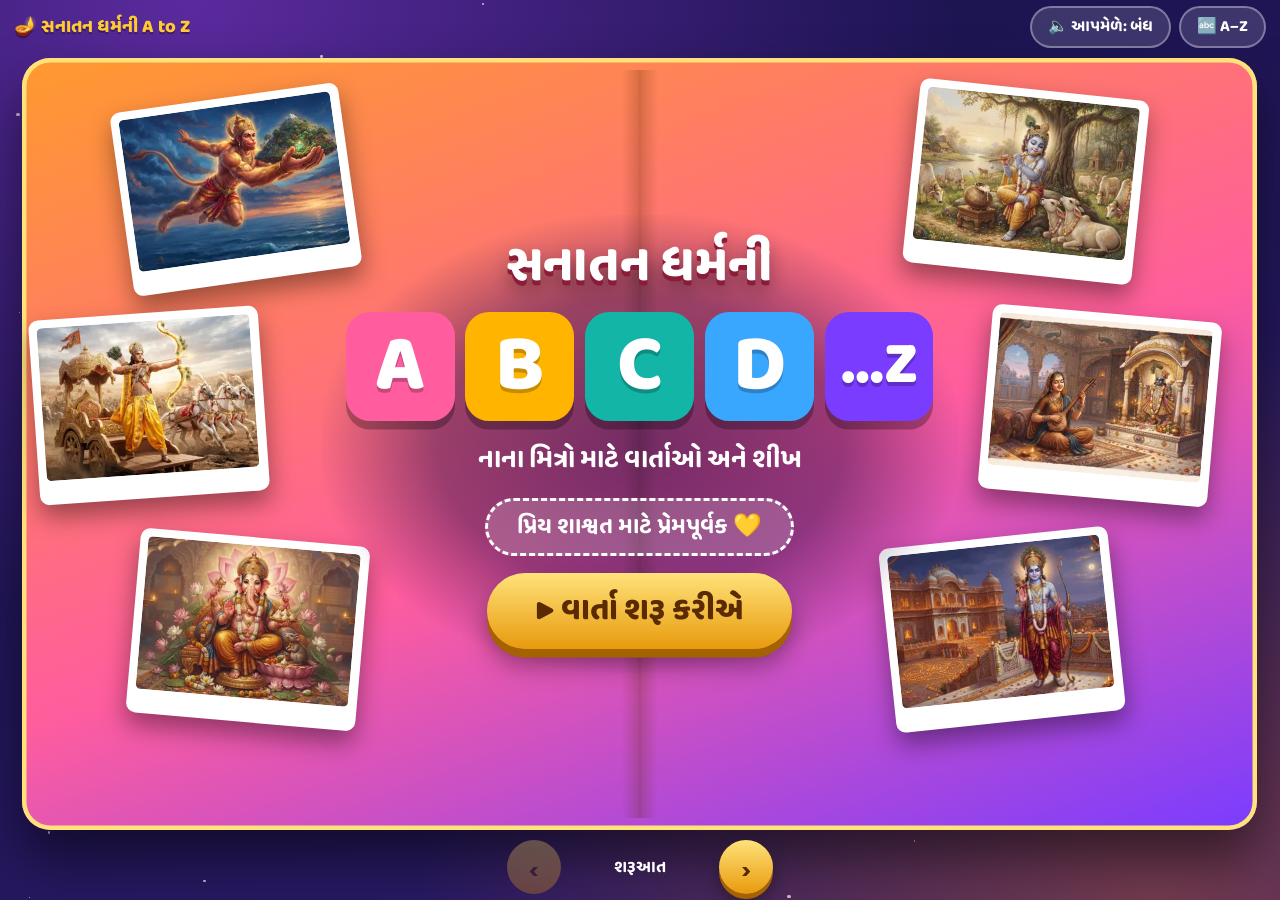
==== index.html @ 61cb7cce "First commit: A-B-C-D of Sanatan Dharma picture book Co-Authored-By: Claude Sonnet 5.5 <noreply@anth" ====
<!doctype html>
<html lang="gu">
<head>
<meta charset="utf-8">
<meta name="viewport" content="width=device-width,initial-scale=1">
<title>સનાતન ધર્મની A to Z</title>
<link rel="preconnect" href="https://fonts.googleapis.com">
<link rel="preconnect" href="https://fonts.gstatic.com" crossorigin>
<link href="https://fonts.googleapis.com/css2?family=Baloo+Bhai+2:wght@500;600;700;800&family=Hind+Vadodara:wght@400;500;600&display=swap" rel="stylesheet">
<style>
:root{
  --night:#17124a; --night2:#2d1b69; --cream:#fff8e6; --ink:#3a1f12; --maroon:#8a1c3a;
  --sun:#ffc933; --sun-d:#e89a0c; --orange:#ff7a1a; --teal:#12b5a6; --pink:#ff5d9e; --sky:#3aa7ff;
  --gu:"Baloo Bhai 2","Noto Sans Gujarati",sans-serif; --body:"Hind Vadodara","Noto Sans Gujarati",sans-serif;
  --h:35;
}
*{box-sizing:border-box;margin:0}
html,body{height:100%}
body{font-family:var(--body);color:var(--ink);overflow:hidden;background:
  radial-gradient(ellipse at 15% 0,#5b2a9e 0,transparent 50%),radial-gradient(ellipse at 90% 100%,#ff7a1a55 0,transparent 45%),linear-gradient(160deg,var(--night),var(--night2))}
button{font:inherit;cursor:pointer;border:0;background:none;color:inherit;-webkit-tap-highlight-color:transparent}
:focus-visible{outline:4px solid var(--sun);outline-offset:3px}
.stars{position:fixed;inset:0;pointer-events:none;z-index:0}
.stars i{position:absolute;width:var(--s);height:var(--s);background:#fff;border-radius:50%;opacity:.7;animation:tw var(--d) ease-in-out infinite alternate}
@keyframes tw{from{opacity:.15;transform:scale(.7)}to{opacity:.95;transform:scale(1.25)}}

/* chrome */
.top{position:fixed;inset:0 0 auto 0;height:54px;display:flex;align-items:center;justify-content:space-between;padding:0 14px;z-index:30}
.logo{font-family:var(--gu);font-weight:800;font-size:1.15rem;color:var(--sun);text-shadow:0 2px 0 rgba(0,0,0,.35)}
.pill{display:inline-flex;align-items:center;gap:6px;font-family:var(--gu);font-weight:700;background:rgba(255,255,255,.14);color:#fff;border:2px solid rgba(255,255,255,.35);padding:6px 16px;border-radius:999px;min-height:42px}
.pill:hover{background:rgba(255,255,255,.26)}
.stage{position:fixed;inset:54px 0 66px;display:grid;place-items:center;z-index:2}
.pg{position:absolute;inset:0;display:grid;place-items:center;padding:0 10px;opacity:0;pointer-events:none;transform:translateX(7%) scale(.97);transition:opacity .4s,transform .55s cubic-bezier(.2,.9,.25,1)}
.pg.before{transform:translateX(-7%) scale(.97)}
.pg.on{opacity:1;pointer-events:auto;transform:none}
.nav{position:fixed;inset:auto 0 0;height:66px;display:flex;align-items:center;justify-content:center;gap:14px;z-index:30}
.arrow{width:54px;height:54px;border-radius:50%;background:linear-gradient(#ffe27a,var(--sun-d));color:#5a2a00;font-size:1.7rem;font-weight:800;box-shadow:0 5px 0 #a56200,0 10px 18px rgba(0,0,0,.35);transition:transform .12s}
.arrow:active{transform:translateY(3px);box-shadow:0 2px 0 #a56200}
.arrow:disabled{opacity:.3;box-shadow:none}
.crumb{font-family:var(--gu);font-weight:700;color:#fff;min-width:130px;text-align:center;font-size:1.05rem}
.crumb b{color:var(--sun)}

/* the open book: a fixed 16:10 artboard, everything scales with its width */
.book{container-type:inline-size;width:min(100%,calc((100dvh - 128px)*1.6),1500px);aspect-ratio:16/10;display:grid;grid-template-columns:1fr 1fr;border-radius:2.2cqw;
  background:linear-gradient(#ffb43c,#ff7a1a);padding:1cqw;box-shadow:0 2.2cqw 4cqw rgba(0,0,0,.5),inset 0 0 0 .35cqw #ffe27a;position:relative}
.book::after{content:"";position:absolute;left:50%;top:1cqw;bottom:1cqw;width:3cqw;transform:translateX(-50%);pointer-events:none;
  background:linear-gradient(90deg,transparent,rgba(90,40,0,.22) 45%,rgba(90,40,0,.3) 50%,rgba(90,40,0,.22) 55%,transparent)}
.leaf{background:var(--cream);position:relative;min-height:0;overflow:hidden;display:flex;flex-direction:column;
  background-image:radial-gradient(circle at 1px 1px,rgba(200,150,60,.18) 1px,transparent 0);background-size:1.6cqw 1.6cqw}
.leaf.l{border-radius:1.4cqw 0 0 1.4cqw;padding:1.8cqw 1.8cqw 1.8cqw 2cqw;gap:1.5cqw}
.leaf.r{border-radius:0 1.4cqw 1.4cqw 0;padding:2.2cqw 2.4cqw 1.8cqw 3cqw;gap:1.2cqw;overflow:auto;scrollbar-width:thin}

/* left page */
.frame{position:relative;border-radius:1.3cqw;overflow:hidden;aspect-ratio:2816/1536;flex:none;border:.55cqw solid #fff;box-shadow:0 .7cqw 0 hsl(var(--h) 75% 55%),0 1.3cqw 2cqw rgba(0,0,0,.3);background:hsl(var(--h) 40% 25%)}
.frame img{width:100%;height:100%;object-fit:cover;display:block;animation:kb 14s ease-in-out infinite alternate;transform-origin:60% 60%}
@keyframes kb{to{transform:scale(1.07)}}
.badge{position:absolute;right:.9cqw;bottom:.9cqw;width:5cqw;height:5cqw;border-radius:50%;display:grid;place-items:center;font-family:var(--gu);font-weight:800;font-size:3cqw;line-height:1;color:#fff;
  background:linear-gradient(hsl(var(--h) 90% 62%),hsl(calc(var(--h) + 30) 85% 46%));border:.4cqw solid #fff;box-shadow:0 .4cqw .8cqw rgba(0,0,0,.35);text-shadow:0 .25cqw 0 rgba(0,0,0,.25)}
.name-row{display:flex;gap:1.8cqw;align-items:center;flex:1;min-height:0}
.tile{flex:none;width:15cqw;height:15cqw;border-radius:2.8cqw;display:grid;place-items:center;font-family:var(--gu);font-weight:800;font-size:11cqw;line-height:1;color:#fff;
  background:linear-gradient(145deg,hsl(var(--h) 92% 63%),hsl(calc(var(--h) + 35) 88% 45%));
  text-shadow:0 .45cqw 0 hsl(var(--h) 70% 30%),0 .9cqw 1.4cqw rgba(0,0,0,.3);box-shadow:0 .8cqw 0 hsl(var(--h) 70% 32%),0 1.4cqw 2cqw rgba(0,0,0,.25);transform:rotate(-5deg);animation:pop .7s cubic-bezier(.3,1.6,.5,1) both}
@keyframes pop{from{transform:scale(.2) rotate(-40deg);opacity:0}}
.words{min-width:0}
.forline{font-family:var(--gu);font-weight:700;font-size:clamp(15px,2.6cqw,40px);color:var(--maroon);line-height:1.1}
.forline em{font-style:normal;color:hsl(var(--h) 85% 40%)}
.guname{font-family:var(--gu);font-weight:800;font-size:clamp(28px,6.6cqw,100px);line-height:1.12;color:hsl(var(--h) 85% 42%);text-shadow:.25cqw .25cqw 0 #ffe27a;overflow-wrap:anywhere}
.tag{display:inline-block;margin-top:.5cqw;font-family:var(--gu);font-weight:700;font-size:clamp(12px,1.9cqw,28px);background:var(--teal);color:#fff;padding:.2cqw 1.4cqw;border-radius:999px}

/* right page */
.rtop{display:flex;justify-content:space-between;align-items:center;font-family:var(--gu);font-weight:700;color:#a8784a;font-size:clamp(11px,1.4cqw,20px)}
.story{font-size:clamp(15px,2.15cqw,34px);line-height:1.75;font-weight:500;text-wrap:pretty}
.lesson{position:relative;font-family:var(--gu);font-weight:700;font-size:clamp(14px,1.8cqw,27px);line-height:1.4;color:#5a2a00;background:linear-gradient(135deg,#ffe27a,#ffc933);
  border-radius:1.6cqw;padding:1.1cqw 1.6cqw 1.1cqw 5.4cqw;box-shadow:0 .5cqw 0 #d98f00}
.lesson::before{content:"⭐";position:absolute;left:1.2cqw;top:50%;transform:translateY(-50%);font-size:3cqw;filter:drop-shadow(0 .2cqw 0 rgba(0,0,0,.2))}
.acts{display:flex;flex-wrap:wrap;gap:1cqw;margin-top:auto;padding-top:.6cqw}
.btn{font-family:var(--gu);font-weight:800;font-size:clamp(13px,1.7cqw,25px);padding:.8cqw 2cqw;border-radius:999px;color:#fff;min-height:44px;transition:transform .12s;box-shadow:0 .45cqw 0 rgba(0,0,0,.28)}
.btn:active{transform:translateY(.3cqw);box-shadow:0 .1cqw 0 rgba(0,0,0,.28)}
.btn.listen{background:var(--sky)} .btn.quiz{background:var(--pink)} .btn.star{background:var(--teal)}
.btn.star.on{background:var(--sun-d)}
.btn.listen.speaking{animation:pulse 1s infinite}
@keyframes pulse{50%{box-shadow:0 0 0 1cqw rgba(58,167,255,.35),0 .45cqw 0 rgba(0,0,0,.28)}}

/* cover & end */
.cover{grid-template-columns:1fr;background:linear-gradient(160deg,#ff9a2e,#ff5d9e 55%,#7a3cff);overflow:hidden;place-items:center}
.cover>.in{position:relative;z-index:2;text-align:center;display:flex;flex-direction:column;align-items:center;gap:1.4cqw;padding:2cqw;background:radial-gradient(ellipse,rgba(30,10,70,.62) 0,rgba(30,10,70,.45) 45%,transparent 72%)}
.cover .polas{position:absolute;inset:0;z-index:1}
.cover .pola{position:absolute;width:19cqw;padding:.7cqw .7cqw 2cqw;background:#fff;border-radius:.8cqw;box-shadow:0 1cqw 2cqw rgba(0,0,0,.4);transform:rotate(var(--r));animation:bob 5s ease-in-out infinite alternate;animation-delay:var(--dl)}
.cover .pola img{width:100%;aspect-ratio:1.4;object-fit:cover;border-radius:.4cqw;display:block}
@keyframes bob{to{transform:rotate(var(--r)) translateY(-1.2cqw)}}
.ttl1{font-family:var(--gu);font-weight:800;font-size:clamp(20px,4.2cqw,64px);color:#fff;text-shadow:0 .4cqw 0 #8a1c3a,0 .9cqw 1.5cqw rgba(0,0,0,.35);line-height:1.1}
.az{display:flex;gap:.9cqw}
.az span{width:9cqw;height:9cqw;display:grid;place-items:center;border-radius:2cqw;font-family:var(--gu);font-weight:800;font-size:6.6cqw;color:#fff;line-height:1;
  box-shadow:0 .7cqw 0 rgba(0,0,0,.28);text-shadow:0 .3cqw 0 rgba(0,0,0,.22);animation:pop .7s cubic-bezier(.3,1.6,.5,1) both}
.az span:nth-child(1){background:#ff5d9e;animation-delay:.1s}.az span:nth-child(2){background:#ffb400;animation-delay:.25s}
.az span:nth-child(3){background:#12b5a6;animation-delay:.4s}.az span:nth-child(4){background:#3aa7ff;animation-delay:.55s}
.az span.dots{background:#7a3cff;font-size:5cqw;animation-delay:.7s}
.ttl2{font-family:var(--gu);font-weight:700;font-size:clamp(14px,2.2cqw,34px);color:#fff}
.ded{font-family:var(--gu);font-weight:700;font-size:clamp(13px,1.9cqw,30px);color:#fff;background:rgba(255,255,255,.18);border:.25cqw dashed #fff;border-radius:999px;padding:.6cqw 2.4cqw}
.cta{font-family:var(--gu);font-weight:800;font-size:clamp(16px,2.6cqw,40px);color:#5a2a00;background:linear-gradient(#ffe27a,var(--sun-d));padding:1cqw 4cqw;border-radius:999px;min-height:48px;box-shadow:0 .7cqw 0 #a56200,0 1.4cqw 2cqw rgba(0,0,0,.35);animation:wob 2s ease-in-out infinite}
@keyframes wob{50%{transform:scale(1.06)}}
.endstars{font-size:clamp(20px,4cqw,60px);letter-spacing:.2em}

/* index + quiz overlays */
.over{position:fixed;inset:0;z-index:60;display:none;place-items:center;padding:16px;background:rgba(15,8,50,.85);backdrop-filter:blur(5px)}
.over.open{display:grid}
.xbtn{position:absolute;top:14px;right:16px}
.grid{display:grid;grid-template-columns:repeat(auto-fill,minmax(118px,1fr));gap:12px;width:min(980px,100%);max-height:86vh;overflow:auto;padding:6px}
.cell{position:relative;background:#fff;border-radius:18px;overflow:hidden;text-align:center;padding-bottom:6px;border:4px solid hsl(var(--h) 85% 60%);transition:transform .15s}
.cell:hover{transform:translateY(-4px) rotate(-1.5deg)}
.cell img{width:100%;aspect-ratio:1.5;object-fit:cover;display:block}
.cell b{font-family:var(--gu);font-size:1.5rem;color:hsl(var(--h) 85% 42%);line-height:1.1;display:block;margin-top:2px}
.cell span{font-family:var(--gu);font-weight:700;font-size:.95rem}
.cell .got{position:absolute;top:4px;right:6px;font-size:1.3rem}
.qbox{background:var(--cream);border-radius:28px;padding:clamp(18px,4vw,36px);width:min(560px,100%);text-align:center;box-shadow:0 0 0 8px var(--sun),0 20px 50px rgba(0,0,0,.5);animation:pop .5s cubic-bezier(.3,1.6,.5,1)}
.qbox h3{font-family:var(--gu);font-size:clamp(1.3rem,4vw,1.9rem);color:var(--maroon);margin-bottom:14px;line-height:1.3}
.opt{display:block;width:100%;margin:10px 0;padding:14px;border-radius:18px;font-family:var(--gu);font-weight:800;font-size:clamp(1.1rem,3.4vw,1.4rem);color:#fff;box-shadow:0 5px 0 rgba(0,0,0,.25);min-height:54px}
.opt:nth-of-type(1){background:var(--sky)}.opt:nth-of-type(2){background:var(--orange)}.opt:nth-of-type(3){background:var(--teal)}
.opt.right{background:#22b85a!important;animation:wob .5s 2}
.opt.wrong{background:#9a9a9a!important;animation:shake .4s}
@keyframes shake{25%{transform:translateX(-8px)}75%{transform:translateX(8px)}}
.msg{font-family:var(--gu);font-weight:800;font-size:1.3rem;min-height:1.8em;color:var(--maroon);margin-top:6px}
.confetti{position:fixed;top:-20px;font-size:26px;z-index:90;pointer-events:none;animation:fall linear forwards}
@keyframes fall{to{transform:translateY(110vh) rotate(540deg);opacity:.8}}

/* phones: stack the two pages and scroll */
@media (max-width:820px){
  .stage{inset:54px 0 66px;place-items:stretch}
  .pg{display:block;overflow-y:auto;padding:4px 10px 18px;place-items:unset}
  .book{width:100%;aspect-ratio:auto;grid-template-columns:1fr;padding:6px;border-radius:22px}
  .book::after{display:none}
  .leaf.l{border-radius:16px 16px 0 0;padding:14px 14px 4px}
  .leaf.r{border-radius:0 0 16px 16px;padding:10px 18px 20px;overflow:visible}
  .frame{border-width:4px;border-radius:14px}
  .tile{width:22cqw;height:22cqw;font-size:16cqw;border-radius:5cqw}
  .badge{width:11cqw;height:11cqw;font-size:6.5cqw}
  .forline{font-size:1.1rem}.guname{font-size:2.3rem}.tag{font-size:.9rem;padding:2px 14px}
  .story{font-size:1.15rem}.lesson{font-size:1.05rem;padding:10px 14px 10px 52px;border-radius:16px}
  .lesson::before{font-size:1.9rem;left:12px}
  .btn{font-size:1rem;padding:8px 18px}
  .rtop{font-size:.85rem}
  .cover{min-height:calc(100dvh - 140px)}
  .cover .pola{width:34cqw}
  .az span{width:14cqw;height:14cqw;font-size:10cqw;border-radius:3cqw}.az span.dots{font-size:8cqw}
  .ttl1{font-size:1.9rem}.ttl2{font-size:1rem}.ded{font-size:.95rem}.cta{font-size:1.2rem;padding:12px 30px}
  .crumb{min-width:104px;font-size:.95rem}
}
@media (prefers-reduced-motion:reduce){*{animation:none!important;transition:none!important}}

/* print: one landscape sheet per letter, no buttons */
@page{size:297mm 210mm;margin:0}
@media print{
  body{background:none;overflow:visible;height:auto}
  .top,.nav,.over,.stars,.acts,.badge{display:none!important}
  .stage{position:static;display:block}
  .pg{position:relative;opacity:1!important;transform:none!important;display:block;padding:0;height:210mm;break-after:page;page-break-after:always;overflow:hidden}
  .book{width:297mm!important;height:210mm;aspect-ratio:auto;border-radius:0;box-shadow:none;grid-template-columns:1fr 1fr!important;padding:4mm}
  .book.cover{grid-template-columns:1fr!important}
  .leaf.r{overflow:hidden}
  .frame img,.cover *{animation:none!important}
  *{-webkit-print-color-adjust:exact;print-color-adjust:exact}
}
</style>
</head>
<body>
<div class="stars" id="stars" aria-hidden="true"></div>
<header class="top">
  <span class="logo">🪔 સનાતન ધર્મની A to Z</span>
  <span style="display:flex;gap:8px"><button class="pill" id="auto" aria-pressed="false" title="પાનું બદલાય ત્યારે આપમેળે વાંચે">🔈 આપમેળે: બંધ</button><button class="pill" id="idx" aria-label="બધા અક્ષરો જુઓ">🔤 A–Z</button></span>
</header>
<main class="stage" id="stage"></main>
<nav class="nav" aria-label="પાના બદલો">
  <button class="arrow" id="prev" aria-label="પાછળ">‹</button>
  <div class="crumb" id="crumb"></div>
  <button class="arrow" id="next" aria-label="આગળ">›</button>
</nav>

<div class="over" id="drawer"><button class="pill xbtn" data-close>✕ બંધ</button><div class="grid" id="grid"></div></div>
<div class="over" id="quizov" role="dialog" aria-modal="true"><button class="pill xbtn" data-close>✕ બંધ</button><div class="qbox" id="qbox"></div></div>

<script src="content.js"></script>
<script>
const B=window.BOOK,Q=window.QUIZ,N=B.length+2;
const $=s=>document.querySelector(s);
const stage=$('#stage'),pages=[];
let cur=0, stars={};
try{stars=JSON.parse(localStorage.getItem('abcd-stars')||'{}')}catch(e){}
const saveStars=()=>{try{localStorage.setItem('abcd-stars',JSON.stringify(stars))}catch(e){}};
const starCount=()=>Object.keys(stars).length;

// twinkling night sky
$('#stars').innerHTML=[...Array(60)].map(()=>`<i style="left:${Math.random()*100}%;top:${Math.random()*100}%;--s:${1+Math.random()*3}px;--d:${1.5+Math.random()*3}s"></i>`).join('');

const KEY=/(શીખવે છે|પ્રેરણા આપે છે|સંદેશ આપે છે|અનુભવ કરાવે છે|મદદ કરે છે)/;
const lessonOf=t=>{const parts=t.match(/[^।.]+[।.]?\s*/g)||[];for(let i=parts.length-1;i>=0;i--)if(KEY.test(parts[i]))return parts[i].trim();return''};
const forWord=c=>c.L==='X'?'X (ક્ષ)':c.L;

function build(){
  // cover with floating picture cards
  const pick=[['H',-8,'8%','5%'],['K',6,'72%','4%'],['G',5,'9%','62%'],['R',-6,'70%','62%'],['A',-4,'1%','33%'],['M',5,'78%','33%']];
  const cv=document.createElement('section');cv.className='pg';
  cv.innerHTML=`<div class="book cover"><div class="polas">${pick.map(([k,r,x,y],i)=>`<div class="pola" style="--r:${r}deg;left:${x};top:${y};--dl:${i*.6}s"><img src="art/t/${k}.webp" alt=""></div>`).join('')}</div>
    <div class="in"><div class="ttl1">સનાતન ધર્મની</div>
    <div class="az"><span>A</span><span>B</span><span>C</span><span>D</span><span class="dots">…Z</span></div>
    <div class="ttl2">નાના મિત્રો માટે વાર્તાઓ અને શીખ</div>
    <div class="ded">પ્રિય શાશ્વત માટે પ્રેમપૂર્વક 💛</div>
    <button class="cta" data-go="1">▶ વાર્તા શરૂ કરીએ</button></div></div>`;
  pages.push(cv);

  B.forEach((c,i)=>{
    const les=lessonOf(c.text), body=les?c.text.replace(les,'').trim():c.text;
    const s=document.createElement('section');s.className='pg';s.style.setProperty('--h',c.hue);s.setAttribute('aria-label',`${c.L} for ${c.en}`);
    s.innerHTML=`<div class="book">
      <div class="leaf l">
        <div class="frame"><img alt="${c.en} (${c.gu}) નું ચિત્ર" data-src="art/${c.L}.webp" decoding="async"><div class="badge">${c.L}</div></div>
        <div class="name-row"><div class="tile">${c.L}</div>
          <div class="words"><div class="forline">${forWord(c)} for <em>${c.en.toUpperCase()}</em></div><div class="guname">${c.gu}</div><span class="tag">${c.tag}</span></div></div>
      </div>
      <div class="leaf r">
        <div class="rtop"><span>📖 અક્ષર ${i+1} / 26</span><span class="got">${stars[c.L]?'⭐ મળી ગયો!':''}</span></div>
        <p class="story">${body}</p>
        ${les?`<div class="lesson">${les}</div>`:''}
        <div class="acts">
          <button class="btn listen" data-say="${i}" aria-label="વાર્તા સાંભળો">🔊 સાંભળો</button>
          <button class="btn quiz" data-quiz="${i}">🎯 ક્વિઝ રમો</button>
          <button class="btn star ${stars[c.L]?'on':''}" data-star="${i}">${stars[c.L]?'⭐ મને આવડી ગયું':'☆ મને આવડી ગયું'}</button>
        </div>
      </div></div>`;
    pages.push(s);
  });

  const end=document.createElement('section');end.className='pg';end.id='endpg';
  pages.push(end);
  pages.forEach(p=>stage.appendChild(p));
  renderEnd();
  $('#grid').innerHTML=B.map((c,i)=>`<button class="cell" style="--h:${c.hue}" data-go="${i+1}"><img loading="lazy" alt="" src="art/t/${c.L}.webp">${stars[c.L]?'<i class="got">⭐</i>':''}<b>${c.L}</b><span>${c.gu}</span></button>`).join('');
}
function renderEnd(){
  const n=starCount();
  $('#endpg').innerHTML=`<div class="book cover"><div class="in"><div class="ttl1" style="font-size:clamp(24px,6cqw,90px)">શાબાશ! 🎉</div>
    <div class="ttl2">તમે A થી Z બધી વાર્તાઓ જોઈ લીધી</div>
    <div class="endstars">${'⭐'.repeat(Math.min(n,26))||'✨'}</div>
    <div class="ded">${n} / 26 અક્ષર આવડી ગયા</div>
    <button class="cta" data-go="0">↺ ફરી શરૂથી</button></div></div>`;
}

function hydrate(i){const im=pages[i]&&pages[i].querySelector('img[data-src]');if(im){im.src=im.dataset.src;im.removeAttribute('data-src')}}
let userTurn=false;
function go(n){
  cur=Math.max(0,Math.min(N-1,n));
  pages.forEach((p,i)=>{p.classList.toggle('on',i===cur);p.classList.toggle('before',i<cur);p.toggleAttribute('inert',i!==cur)});
  [cur-1,cur,cur+1,cur+2].forEach(hydrate);
  $('#crumb').innerHTML=cur===0?'શરૂઆત':cur===N-1?'સમાપ્ત':`<b>${B[cur-1].L}</b> · ${cur} / 26`;
  $('#prev').disabled=cur===0;$('#next').disabled=cur===N-1;
  if(cur===N-1)renderEnd();
  stopSay();
  if(autoplay&&cur>0&&cur<N-1&&userTurn)say(cur-1);
  try{history.replaceState(null,'','#'+cur)}catch(e){}
}

// narration: one recorded Gujarati voice file per letter (audio/A.mp3 …), falls back to the device voice
const audio=new Audio();audio.preload='none';
let playing=null, autoplay=false;
try{autoplay=localStorage.getItem('abcd-auto')==='1'}catch(e){}
function stopSay(){audio.pause();if('speechSynthesis'in window)speechSynthesis.cancel();document.querySelectorAll('.btn.listen').forEach(b=>{b.classList.remove('speaking');b.textContent='🔊 સાંભળો'});playing=null}
function say(i,btn){
  btn=btn||pages[i+1].querySelector('.btn.listen');
  if(playing===i){stopSay();return}
  stopSay();playing=i;btn.classList.add('speaking');btn.textContent='⏸ રોકો';
  const done=()=>{if(playing===i)stopSay()};
  audio.onended=done;
  audio.onerror=()=>{ // no file / blocked: try the device's own Gujarati voice
    if(!('speechSynthesis'in window)){done();return}
    const v=speechSynthesis.getVoices().find(v=>/^gu/i.test(v.lang));if(!v){done();return}
    const u=new SpeechSynthesisUtterance(B[i].gu+'. '+B[i].text);u.voice=v;u.lang='gu-IN';u.rate=.85;u.onend=u.onerror=done;speechSynthesis.speak(u)};
  audio.src=`audio/${B[i].L}.mp3`;audio.play().catch(()=>{if(playing===i&&audio.error)return;done()});
}
function syncAuto(){const b=$('#auto');b.textContent=autoplay?'🔊 આપમેળે: ચાલુ':'🔈 આપમેળે: બંધ';b.setAttribute('aria-pressed',autoplay)}
$('#auto').onclick=()=>{autoplay=!autoplay;try{localStorage.setItem('abcd-auto',autoplay?'1':'0')}catch(e){}syncAuto();if(autoplay&&cur>0&&cur<N-1)say(cur-1);else stopSay()};
syncAuto();

// stars, confetti, quiz
function confetti(){const e=['⭐','🎉','🌸','✨','🪔','💛','🦚'];for(let i=0;i<34;i++){const s=document.createElement('span');s.className='confetti';s.textContent=e[i%e.length];
  s.style.left=Math.random()*100+'vw';s.style.animationDuration=(1.8+Math.random()*1.8)+'s';s.style.animationDelay=Math.random()*.4+'s';document.body.appendChild(s);setTimeout(()=>s.remove(),4500)}}
function setStar(i,on){
  const c=B[i];if(on)stars[c.L]=1;else delete stars[c.L];saveStars();
  const p=pages[i+1];p.querySelector('.got').textContent=on?'⭐ મળી ગયો!':'';
  const b=p.querySelector('.btn.star');b.classList.toggle('on',on);b.textContent=on?'⭐ મને આવડી ગયું':'☆ મને આવડી ગયું';
  const cell=document.querySelector(`.cell[data-go="${i+1}"]`);cell.querySelector('.got')?.remove();if(on)cell.insertAdjacentHTML('afterbegin','<i class="got">⭐</i>');
  if(on)confetti();
}
function quiz(i){
  const c=B[i],[q,opts]=Q[c.L];const order=opts.map((t,k)=>[t,k===0]).sort(()=>Math.random()-.5);
  $('#qbox').innerHTML=`<h3>${c.L} · ${q}</h3>${order.map(([t,ok],k)=>`<button class="opt" data-ok="${ok}">${t}</button>`).join('')}<div class="msg" id="qmsg"></div>`;
  $('#qbox').dataset.i=i;$('#quizov').classList.add('open');
}
document.addEventListener('click',e=>{
  const t=e.target.closest('button');if(!t)return;
  if(t.dataset.go!==undefined){go(+t.dataset.go);$('#drawer').classList.remove('open');return}
  if(t.dataset.say!==undefined)return say(+t.dataset.say,t);
  if(t.dataset.star!==undefined){const i=+t.dataset.star;return setStar(i,!stars[B[i].L])}
  if(t.dataset.quiz!==undefined)return quiz(+t.dataset.quiz);
  if(t.hasAttribute('data-close')){t.closest('.over').classList.remove('open');return}
  if(t.classList.contains('opt')&&!t.disabled){
    const ok=t.dataset.ok==='true',m=$('#qmsg');
    if(ok){document.querySelectorAll('.opt').forEach(o=>o.disabled=true);t.classList.add('right');m.textContent='શાબાશ! 🎉 સાચો જવાબ!';const i=+$('#qbox').dataset.i;if(!stars[B[i].L])setStar(i,true);else confetti();
      setTimeout(()=>$('#quizov').classList.remove('open'),1700)}
    else{t.classList.add('wrong');t.disabled=true;m.textContent='અરે વાહ, ફરી પ્રયત્ન કરો 🙂'}
  }
});
$('#prev').onclick=()=>go(cur-1);$('#next').onclick=()=>go(cur+1);
$('#idx').onclick=()=>$('#drawer').classList.add('open');
document.querySelectorAll('.over').forEach(o=>o.addEventListener('click',e=>{if(e.target===o)o.classList.remove('open')}));
addEventListener('keydown',e=>{if(e.key==='ArrowRight')go(cur+1);if(e.key==='ArrowLeft')go(cur-1);if(e.key==='Escape')document.querySelectorAll('.over').forEach(o=>o.classList.remove('open'))});
let sx=null;stage.addEventListener('touchstart',e=>sx=[e.touches[0].clientX,e.touches[0].clientY],{passive:true});
stage.addEventListener('touchend',e=>{if(!sx)return;const dx=e.changedTouches[0].clientX-sx[0],dy=e.changedTouches[0].clientY-sx[1];if(Math.abs(dx)>80&&Math.abs(dx)>Math.abs(dy)*1.6)go(cur+(dx<0?1:-1));sx=null});
addEventListener('beforeprint',()=>pages.forEach((_,i)=>hydrate(i)));
build();go(Math.min(N-1,+location.hash.slice(1)||0));userTurn=true;
</script>
</body>
</html>
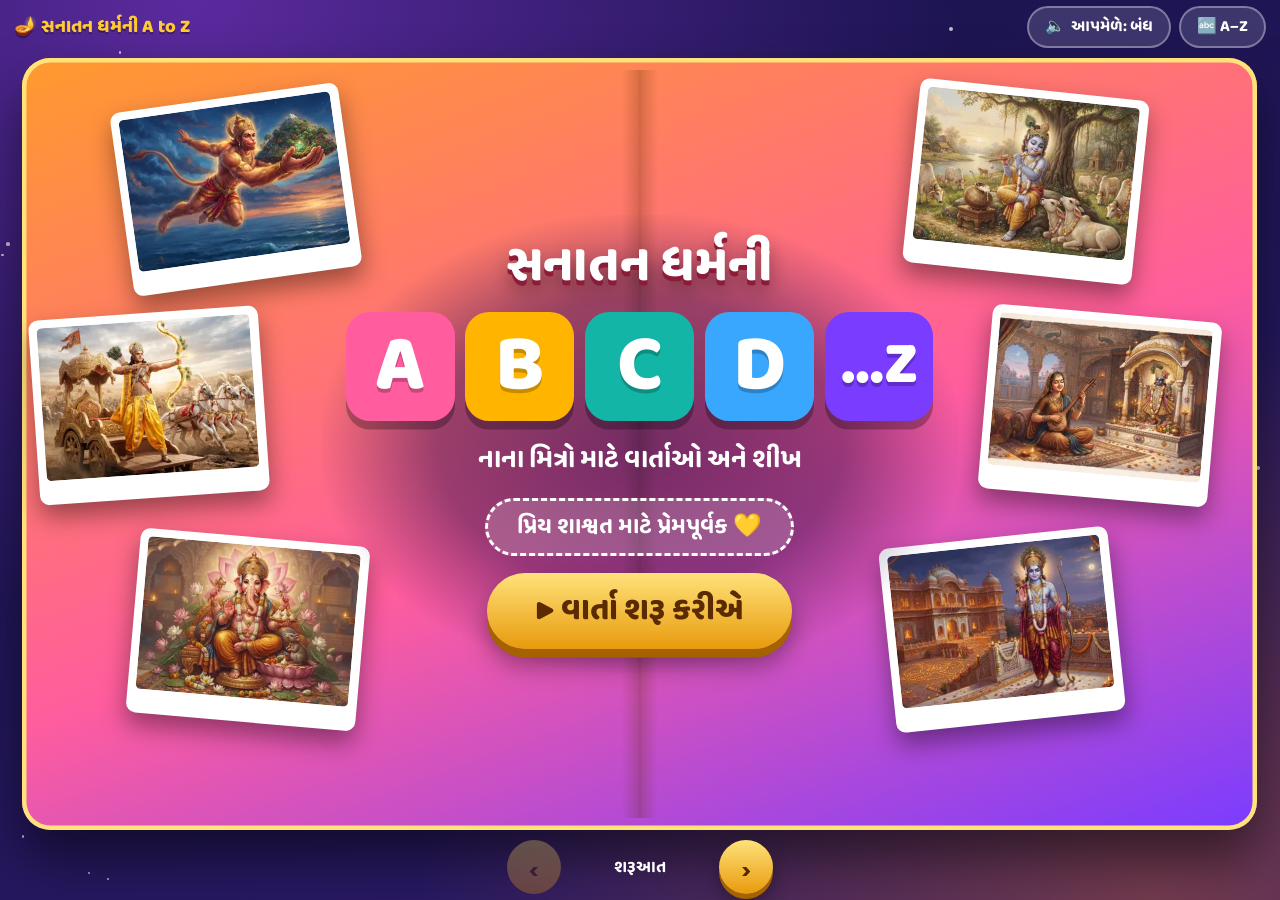
==== commit cd8dc50c: "Mobile app experience: A-Z strip, thumb dock, picture zoom, offline PWA Co-Authored-By: Claude Sonne" ====
--- a/index.html
+++ b/index.html
@@ -2,7 +2,15 @@
 <html lang="gu">
 <head>
 <meta charset="utf-8">
-<meta name="viewport" content="width=device-width,initial-scale=1">
+<meta name="viewport" content="width=device-width,initial-scale=1,viewport-fit=cover">
+<meta name="theme-color" content="#17124a">
+<meta name="mobile-web-app-capable" content="yes">
+<meta name="apple-mobile-web-app-capable" content="yes">
+<meta name="apple-mobile-web-app-status-bar-style" content="black-translucent">
+<meta name="apple-mobile-web-app-title" content="A to Z">
+<link rel="manifest" href="manifest.webmanifest">
+<link rel="apple-touch-icon" href="icons/apple-touch-icon.png">
+<link rel="icon" type="image/png" href="icons/icon-192.png">
 <title>સનાતન ધર્મની A to Z</title>
 <link rel="preconnect" href="https://fonts.googleapis.com">
 <link rel="preconnect" href="https://fonts.gstatic.com" crossorigin>
@@ -123,27 +131,73 @@
 .confetti{position:fixed;top:-20px;font-size:26px;z-index:90;pointer-events:none;animation:fall linear forwards}
 @keyframes fall{to{transform:translateY(110vh) rotate(540deg);opacity:.8}}
 
-/* phones: stack the two pages and scroll */
+/* app chrome extras */
+.strip{display:none}
+.dock-listen{display:none}
+.xbtn-lb{position:absolute;top:12px;right:14px;z-index:2}
+#lb{padding:0;place-items:center}
+#lb .pan{width:100%;height:100%;overflow:auto;display:grid;place-items:center;padding:56px 0 24px}
+#lb img{height:min(72dvh,100vw*.55);width:auto;max-width:none;border-radius:12px;box-shadow:0 10px 40px rgba(0,0,0,.6)}
+.frame{cursor:zoom-in}
+.zoomhint{position:absolute;left:.9cqw;bottom:.9cqw;background:rgba(0,0,0,.5);color:#fff;font-family:var(--gu);font-weight:700;font-size:clamp(11px,1.4cqw,18px);padding:.2cqw 1cqw;border-radius:999px;pointer-events:none}
+.install{display:none}.install.show{display:inline-flex}
+
+/* PHONES: a real app screen. Full-width card, thumb-reach dock, A-Z strip */
 @media (max-width:820px){
-  .stage{inset:54px 0 66px;place-items:stretch}
-  .pg{display:block;overflow-y:auto;padding:4px 10px 18px;place-items:unset}
-  .book{width:100%;aspect-ratio:auto;grid-template-columns:1fr;padding:6px;border-radius:22px}
+  html,body{overscroll-behavior:none}
+  .top{height:calc(50px + env(safe-area-inset-top));padding:env(safe-area-inset-top) 12px 0}
+  .logo{font-size:1rem}.pill{padding:4px 12px;min-height:40px;font-size:.9rem}
+  .top .lbl{display:none}
+  .strip{display:flex;position:fixed;left:0;right:0;top:calc(50px + env(safe-area-inset-top));height:46px;z-index:25;gap:8px;align-items:center;overflow-x:auto;padding:0 12px;scrollbar-width:none;scroll-snap-type:x proximity;-webkit-overflow-scrolling:touch}
+  .strip::-webkit-scrollbar{display:none}
+  .strip button{flex:none;scroll-snap-align:center;min-width:38px;height:38px;border-radius:12px;font-family:var(--gu);font-weight:800;font-size:1.1rem;color:#fff;background:rgba(255,255,255,.14);border:2px solid rgba(255,255,255,.22);position:relative}
+  .strip button.on{background:hsl(var(--h) 90% 55%);border-color:#fff;transform:scale(1.12);box-shadow:0 3px 10px rgba(0,0,0,.4)}
+  .strip button.got::after{content:"⭐";position:absolute;top:-7px;right:-6px;font-size:.7rem}
+  .stage{inset:calc(96px + env(safe-area-inset-top)) 0 calc(76px + env(safe-area-inset-bottom));place-items:stretch}
+  .pg{display:block;overflow-y:auto;overscroll-behavior:contain;padding:6px 0 18px;-webkit-overflow-scrolling:touch;touch-action:pan-y;scrollbar-width:none}
+  .pg::-webkit-scrollbar{display:none}
+  .book{width:calc(100% - 20px);margin:0 auto;aspect-ratio:auto;display:block;padding:0;border-radius:26px;overflow:hidden;background:var(--cream);box-shadow:0 12px 30px rgba(0,0,0,.45)}
   .book::after{display:none}
-  .leaf.l{border-radius:16px 16px 0 0;padding:14px 14px 4px}
-  .leaf.r{border-radius:0 0 16px 16px;padding:10px 18px 20px;overflow:visible}
-  .frame{border-width:4px;border-radius:14px}
-  .tile{width:22cqw;height:22cqw;font-size:16cqw;border-radius:5cqw}
-  .badge{width:11cqw;height:11cqw;font-size:6.5cqw}
-  .forline{font-size:1.1rem}.guname{font-size:2.3rem}.tag{font-size:.9rem;padding:2px 14px}
-  .story{font-size:1.15rem}.lesson{font-size:1.05rem;padding:10px 14px 10px 52px;border-radius:16px}
-  .lesson::before{font-size:1.9rem;left:12px}
-  .btn{font-size:1rem;padding:8px 18px}
-  .rtop{font-size:.85rem}
-  .cover{min-height:calc(100dvh - 140px)}
+  .leaf{background:none;overflow:visible}
+  .leaf.l{display:block;padding:0;border-radius:0}
+  .leaf.r{padding:6px 20px 22px;border-radius:0;display:flex;overflow:visible}
+  .frame{border:0;border-radius:0;box-shadow:none;aspect-ratio:2816/1536}
+  .badge{width:36px;height:36px;font-size:1.2rem;right:8px;bottom:8px;border-width:3px}.zoomhint{left:10px;bottom:10px;font-size:.78rem;padding:2px 10px}
+  .name-row{display:flex;align-items:flex-start;gap:14px;padding:0 18px;margin-top:-34px;position:relative;z-index:2}
+  .tile{width:80px;height:80px;font-size:3.3rem;border-radius:22px;border:4px solid #fff;transform:rotate(-6deg)}
+  .words{padding-top:40px}
+  .forline{font-size:1.02rem}.guname{font-size:2.35rem;line-height:1.1}.tag{font-size:.88rem;padding:2px 14px;margin-top:4px}
+  .rtop{font-size:.8rem;margin-top:8px}
+  .story{font-size:1.22rem;line-height:1.85}
+  .lesson{font-size:1.08rem;padding:12px 14px 12px 56px;border-radius:18px}
+  .lesson::before{font-size:2rem;left:13px}
+  .acts{gap:10px;margin-top:6px}
+  .acts .listen{display:none}
+  .acts .btn{flex:1 1 40%;font-size:1.02rem;padding:10px 12px;min-height:52px;text-align:center}
+  .nav{height:calc(76px + env(safe-area-inset-bottom));padding:0 14px env(safe-area-inset-bottom);gap:12px;background:linear-gradient(transparent,rgba(15,8,50,.85) 40%)}
+  .arrow{width:58px;height:58px;flex:none}
+  .crumb{display:none}
+  .dock-listen{display:inline-flex;align-items:center;justify-content:center;flex:1;max-width:260px;height:58px;font-size:1.2rem;border-radius:999px;box-shadow:0 5px 0 rgba(0,0,0,.3)}
+  .dock-listen:disabled{opacity:.35}
+  .book.cover{display:grid;background:linear-gradient(160deg,#ff9a2e,#ff5d9e 55%,#7a3cff)}
+  .cover{min-height:calc(100dvh - 190px - env(safe-area-inset-top) - env(safe-area-inset-bottom));padding:0;border-radius:26px}
   .cover .pola{width:34cqw}
-  .az span{width:14cqw;height:14cqw;font-size:10cqw;border-radius:3cqw}.az span.dots{font-size:8cqw}
-  .ttl1{font-size:1.9rem}.ttl2{font-size:1rem}.ded{font-size:.95rem}.cta{font-size:1.2rem;padding:12px 30px}
-  .crumb{min-width:104px;font-size:.95rem}
+  .az span{width:15cqw;height:15cqw;font-size:10.5cqw;border-radius:3.4cqw}.az span.dots{font-size:8cqw}
+  .ttl1{font-size:2rem}.ttl2{font-size:1.02rem}.ded{font-size:.95rem;padding:6px 18px}.cta{font-size:1.25rem;padding:14px 32px;min-height:54px}
+  .grid{grid-template-columns:repeat(3,1fr);gap:10px}
+  .qbox{box-shadow:0 0 0 6px var(--sun),0 20px 50px rgba(0,0,0,.5)}
+}
+/* phone held sideways: picture left, story right, both scroll */
+@media (max-height:520px) and (min-width:560px){
+  .top{height:40px}.logo{font-size:.95rem}.pill{min-height:34px;padding:2px 12px;font-size:.85rem}
+  .stage{inset:40px 0 0}
+  .pg{padding:0 56px}
+  .book{width:100%;aspect-ratio:auto;height:calc(100dvh - 52px);padding:.8cqw}
+  .leaf{overflow:auto}
+  .story{font-size:clamp(14px,1.8cqw,22px);line-height:1.7}
+  .nav{inset:40px 0 0;height:auto;pointer-events:none;justify-content:space-between;padding:0 6px;background:none}
+  .nav .crumb{display:none}
+  .nav .arrow{pointer-events:auto;width:46px;height:46px;font-size:1.3rem;opacity:.9}
 }
 @media (prefers-reduced-motion:reduce){*{animation:none!important;transition:none!important}}
 
@@ -166,16 +220,19 @@
 <div class="stars" id="stars" aria-hidden="true"></div>
 <header class="top">
   <span class="logo">🪔 સનાતન ધર્મની A to Z</span>
-  <span style="display:flex;gap:8px"><button class="pill" id="auto" aria-pressed="false" title="પાનું બદલાય ત્યારે આપમેળે વાંચે">🔈 આપમેળે: બંધ</button><button class="pill" id="idx" aria-label="બધા અક્ષરો જુઓ">🔤 A–Z</button></span>
+  <span style="display:flex;gap:8px"><button class="pill install" id="install">📲 <span class="lbl">એપ ઉમેરો</span></button><button class="pill" id="auto" aria-pressed="false" title="પાનું બદલાય ત્યારે આપમેળે વાંચે">🔈 <span class="lbl">આપમેળે: બંધ</span></button><button class="pill" id="idx" aria-label="બધા અક્ષરો જુઓ">🔤 A–Z</button></span>
 </header>
+<div class="strip" id="strip" role="tablist" aria-label="અક્ષર પસંદ કરો"></div>
 <main class="stage" id="stage"></main>
 <nav class="nav" aria-label="પાના બદલો">
   <button class="arrow" id="prev" aria-label="પાછળ">‹</button>
   <div class="crumb" id="crumb"></div>
+  <button class="btn listen dock-listen" id="dlisten" aria-label="વાર્તા સાંભળો" disabled>🔊 સાંભળો</button>
   <button class="arrow" id="next" aria-label="આગળ">›</button>
 </nav>
 
 <div class="over" id="drawer"><button class="pill xbtn" data-close>✕ બંધ</button><div class="grid" id="grid"></div></div>
+<div class="over" id="lb" role="dialog" aria-modal="true" aria-label="મોટું ચિત્ર"><button class="pill xbtn-lb" data-close>✕ બંધ</button><div class="pan"><img id="lbimg" alt=""></div></div>
 <div class="over" id="quizov" role="dialog" aria-modal="true"><button class="pill xbtn" data-close>✕ બંધ</button><div class="qbox" id="qbox"></div></div>
 
 <script src="content.js"></script>
@@ -212,7 +269,7 @@
     const s=document.createElement('section');s.className='pg';s.style.setProperty('--h',c.hue);s.setAttribute('aria-label',`${c.L} for ${c.en}`);
     s.innerHTML=`<div class="book">
       <div class="leaf l">
-        <div class="frame"><img alt="${c.en} (${c.gu}) નું ચિત્ર" data-src="art/${c.L}.webp" decoding="async"><div class="badge">${c.L}</div></div>
+        <div class="frame"><img alt="${c.en} (${c.gu}) નું ચિત્ર" data-src="art/m/${c.L}.webp" data-srcset="art/m/${c.L}.webp 900w, art/${c.L}.webp 1800w" sizes="(max-width:820px) 100vw, 46vw" data-L="${c.L}" decoding="async"><div class="badge">${c.L}</div><span class="zoomhint">🔍 મોટું જુઓ</span></div>
         <div class="name-row"><div class="tile">${c.L}</div>
           <div class="words"><div class="forline">${forWord(c)} for <em>${c.en.toUpperCase()}</em></div><div class="guname">${c.gu}</div><span class="tag">${c.tag}</span></div></div>
       </div>
@@ -244,7 +301,7 @@
     <button class="cta" data-go="0">↺ ફરી શરૂથી</button></div></div>`;
 }
 
-function hydrate(i){const im=pages[i]&&pages[i].querySelector('img[data-src]');if(im){im.src=im.dataset.src;im.removeAttribute('data-src')}}
+function hydrate(i){const im=pages[i]&&pages[i].querySelector('img[data-src]');if(im){im.srcset=im.dataset.srcset;im.src=im.dataset.src;im.removeAttribute('data-src');im.removeAttribute('data-srcset')}}
 let userTurn=false;
 function go(n){
   cur=Math.max(0,Math.min(N-1,n));
@@ -254,6 +311,8 @@
   $('#prev').disabled=cur===0;$('#next').disabled=cur===N-1;
   if(cur===N-1)renderEnd();
   stopSay();
+  $('#dlisten').disabled=cur===0||cur===N-1;
+  document.querySelectorAll('#strip button').forEach((b,k)=>{b.classList.toggle('on',k===cur-1);if(k===cur-1)b.scrollIntoView({inline:'center',block:'nearest',behavior:'smooth'})});
   if(autoplay&&cur>0&&cur<N-1&&userTurn)say(cur-1);
   try{history.replaceState(null,'','#'+cur)}catch(e){}
 }
@@ -264,9 +323,9 @@
 try{autoplay=localStorage.getItem('abcd-auto')==='1'}catch(e){}
 function stopSay(){audio.pause();if('speechSynthesis'in window)speechSynthesis.cancel();document.querySelectorAll('.btn.listen').forEach(b=>{b.classList.remove('speaking');b.textContent='🔊 સાંભળો'});playing=null}
 function say(i,btn){
-  btn=btn||pages[i+1].querySelector('.btn.listen');
+  btn=pages[i+1].querySelector('.btn.listen');
   if(playing===i){stopSay();return}
-  stopSay();playing=i;btn.classList.add('speaking');btn.textContent='⏸ રોકો';
+  stopSay();playing=i;[btn,$('#dlisten')].forEach(b=>{b.classList.add('speaking');b.textContent='⏸ રોકો'});
   const done=()=>{if(playing===i)stopSay()};
   audio.onended=done;
   audio.onerror=()=>{ // no file / blocked: try the device's own Gujarati voice
@@ -275,7 +334,7 @@
     const u=new SpeechSynthesisUtterance(B[i].gu+'. '+B[i].text);u.voice=v;u.lang='gu-IN';u.rate=.85;u.onend=u.onerror=done;speechSynthesis.speak(u)};
   audio.src=`audio/${B[i].L}.mp3`;audio.play().catch(()=>{if(playing===i&&audio.error)return;done()});
 }
-function syncAuto(){const b=$('#auto');b.textContent=autoplay?'🔊 આપમેળે: ચાલુ':'🔈 આપમેળે: બંધ';b.setAttribute('aria-pressed',autoplay)}
+function syncAuto(){const b=$('#auto');b.innerHTML=(autoplay?'🔊 ':'🔈 ')+'<span class="lbl">'+(autoplay?'આપમેળે: ચાલુ':'આપમેળે: બંધ')+'</span>';b.setAttribute('aria-pressed',autoplay)}
 $('#auto').onclick=()=>{autoplay=!autoplay;try{localStorage.setItem('abcd-auto',autoplay?'1':'0')}catch(e){}syncAuto();if(autoplay&&cur>0&&cur<N-1)say(cur-1);else stopSay()};
 syncAuto();
 
@@ -286,6 +345,7 @@
   const c=B[i];if(on)stars[c.L]=1;else delete stars[c.L];saveStars();
   const p=pages[i+1];p.querySelector('.got').textContent=on?'⭐ મળી ગયો!':'';
   const b=p.querySelector('.btn.star');b.classList.toggle('on',on);b.textContent=on?'⭐ મને આવડી ગયું':'☆ મને આવડી ગયું';
+  document.querySelector(`#strip button[data-go="${i+1}"]`).classList.toggle('got',on);
   const cell=document.querySelector(`.cell[data-go="${i+1}"]`);cell.querySelector('.got')?.remove();if(on)cell.insertAdjacentHTML('afterbegin','<i class="got">⭐</i>');
   if(on)confetti();
 }
@@ -315,6 +375,14 @@
 let sx=null;stage.addEventListener('touchstart',e=>sx=[e.touches[0].clientX,e.touches[0].clientY],{passive:true});
 stage.addEventListener('touchend',e=>{if(!sx)return;const dx=e.changedTouches[0].clientX-sx[0],dy=e.changedTouches[0].clientY-sx[1];if(Math.abs(dx)>80&&Math.abs(dx)>Math.abs(dy)*1.6)go(cur+(dx<0?1:-1));sx=null});
 addEventListener('beforeprint',()=>pages.forEach((_,i)=>hydrate(i)));
+$('#strip').innerHTML=B.map((c,i)=>`<button style="--h:${c.hue}" class="${stars[c.L]?'got':''}" data-go="${i+1}" aria-label="${c.L} ${c.gu}">${c.L}</button>`).join('');
+$('#dlisten').onclick=()=>{if(cur>0&&cur<N-1)say(cur-1)};
+// tap the picture to see it big (on a phone you can scroll sideways across it)
+stage.addEventListener('click',e=>{const f=e.target.closest('.frame');if(!f)return;const im=f.querySelector('img');$('#lbimg').src='art/'+im.dataset.L+'.webp';$('#lbimg').alt=im.alt;$('#lb').classList.add('open')});
+// add to home screen
+let dip=null;addEventListener('beforeinstallprompt',e=>{e.preventDefault();dip=e;$('#install').classList.add('show')});
+$('#install').onclick=async()=>{if(!dip)return;dip.prompt();await dip.userChoice;dip=null;$('#install').classList.remove('show')};
+if('serviceWorker'in navigator&&location.protocol!=='file:')addEventListener('load',()=>navigator.serviceWorker.register('sw.js').catch(()=>{}));
 build();go(Math.min(N-1,+location.hash.slice(1)||0));userTurn=true;
 </script>
 </body>
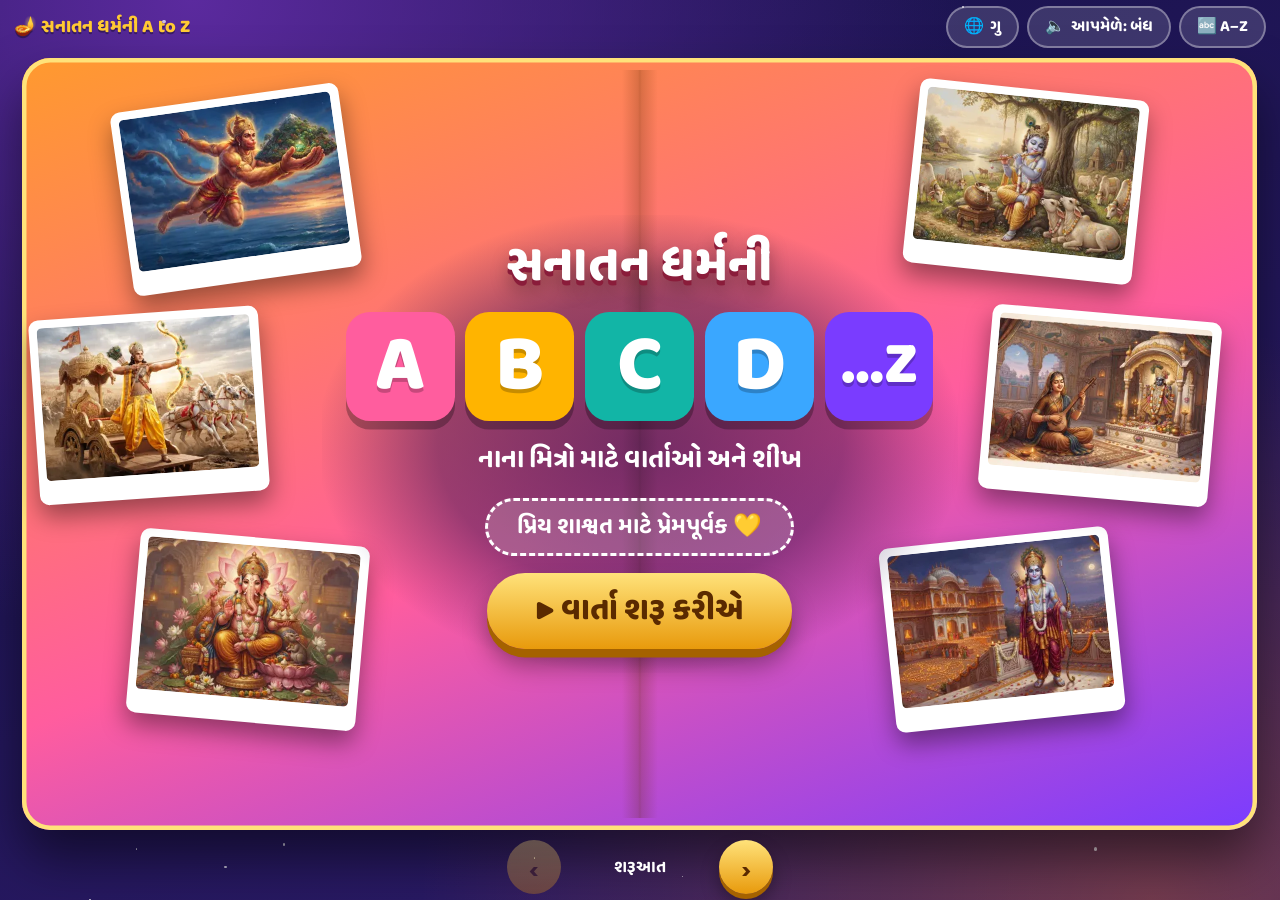
==== commit 5325b762: "Trilingual scene-based stories: data model, validator, scene player, audio script - data/ (character" ====
--- a/index.html
+++ b/index.html
@@ -14,12 +14,12 @@
 <title>સનાતન ધર્મની A to Z</title>
 <link rel="preconnect" href="https://fonts.googleapis.com">
 <link rel="preconnect" href="https://fonts.gstatic.com" crossorigin>
-<link href="https://fonts.googleapis.com/css2?family=Baloo+Bhai+2:wght@500;600;700;800&family=Hind+Vadodara:wght@400;500;600&display=swap" rel="stylesheet">
+<link href="https://fonts.googleapis.com/css2?family=Baloo+Bhai+2:wght@500;600;700;800&family=Hind+Vadodara:wght@400;500;600&family=Hind:wght@400;500;600&family=Baloo+2:wght@600;700;800&display=swap" rel="stylesheet">
 <style>
 :root{
   --night:#17124a; --night2:#2d1b69; --cream:#fff8e6; --ink:#3a1f12; --maroon:#8a1c3a;
   --sun:#ffc933; --sun-d:#e89a0c; --orange:#ff7a1a; --teal:#12b5a6; --pink:#ff5d9e; --sky:#3aa7ff;
-  --gu:"Baloo Bhai 2","Noto Sans Gujarati",sans-serif; --body:"Hind Vadodara","Noto Sans Gujarati",sans-serif;
+  --gu:"Baloo Bhai 2","Baloo 2","Noto Sans Gujarati","Noto Sans Devanagari",sans-serif; --body:"Hind Vadodara","Hind","Noto Sans Gujarati","Noto Sans Devanagari",sans-serif;
   --h:35;
 }
 *{box-sizing:border-box;margin:0}
@@ -142,6 +142,21 @@
 .zoomhint{position:absolute;left:.9cqw;bottom:.9cqw;background:rgba(0,0,0,.5);color:#fff;font-family:var(--gu);font-weight:700;font-size:clamp(11px,1.4cqw,18px);padding:.2cqw 1cqw;border-radius:999px;pointer-events:none}
 .install{display:none}.install.show{display:inline-flex}
 
+/* story scenes: the picture changes as the story is told */
+.frame img.fade{opacity:0}
+.frame img{transition:opacity .35s}
+.scn{position:relative;margin:0 0 .9cqw;padding:.5cqw 1cqw .5cqw 1.4cqw;border-radius:1.2cqw;border-left:.5cqw solid transparent;cursor:pointer;transition:background .3s,border-color .3s}
+.scn.on{background:rgba(255,201,51,.28);border-left-color:var(--sun-d)}
+.scn.dim{opacity:.85}
+.scn small{display:block;font-family:var(--gu);font-weight:700;font-size:.62em;color:#a8784a}
+.pts{display:flex;flex-wrap:wrap;gap:.8cqw}
+.pts span{font-family:var(--gu);font-weight:700;font-size:clamp(12px,1.55cqw,22px);background:#fff;border:.25cqw solid hsl(var(--h) 85% 60%);color:hsl(var(--h) 85% 32%);border-radius:999px;padding:.3cqw 1.4cqw}
+.wds{font-size:clamp(12px,1.5cqw,21px);color:#7a4a22;line-height:1.5}
+.wds b{font-family:var(--gu);color:var(--maroon)}
+.dots-nav{display:flex;gap:6px;justify-content:center}
+.dots-nav i{width:10px;height:10px;border-radius:50%;background:rgba(0,0,0,.18)}
+.dots-nav i.on{background:var(--orange)}
+
 /* PHONES: a real app screen. Full-width card, thumb-reach dock, A-Z strip */
 @media (max-width:820px){
   html,body{overscroll-behavior:none}
@@ -156,16 +171,21 @@
   .stage{inset:calc(96px + env(safe-area-inset-top)) 0 calc(76px + env(safe-area-inset-bottom));place-items:stretch}
   .pg{display:block;overflow-y:auto;overscroll-behavior:contain;padding:6px 0 18px;-webkit-overflow-scrolling:touch;touch-action:pan-y;scrollbar-width:none}
   .pg::-webkit-scrollbar{display:none}
-  .book{width:calc(100% - 20px);margin:0 auto;aspect-ratio:auto;display:block;padding:0;border-radius:26px;overflow:hidden;background:var(--cream);box-shadow:0 12px 30px rgba(0,0,0,.45)}
+  .book{width:calc(100% - 20px);margin:0 auto;aspect-ratio:auto;display:block;padding:0;border-radius:26px;overflow:clip;background:var(--cream);box-shadow:0 12px 30px rgba(0,0,0,.45)}
   .book::after{display:none}
   .leaf{background:none;overflow:visible}
-  .leaf.l{display:block;padding:0;border-radius:0}
+  .leaf.l{display:contents}
+  .book.has-scenes .frame{position:sticky;top:0;z-index:4}
+  .scn{margin-bottom:10px;padding:8px 12px 8px 14px;border-radius:14px;border-left-width:5px}
+  .pts span{font-size:.9rem;padding:4px 12px}.wds{font-size:.95rem}
   .leaf.r{padding:6px 20px 22px;border-radius:0;display:flex;overflow:visible}
   .frame{border:0;border-radius:0;box-shadow:none;aspect-ratio:2816/1536}
   .badge{width:36px;height:36px;font-size:1.2rem;right:8px;bottom:8px;border-width:3px}.zoomhint{left:10px;bottom:10px;font-size:.78rem;padding:2px 10px}
   .name-row{display:flex;align-items:flex-start;gap:14px;padding:0 18px;margin-top:-34px;position:relative;z-index:2}
   .tile{width:80px;height:80px;font-size:3.3rem;border-radius:22px;border:4px solid #fff;transform:rotate(-6deg)}
   .words{padding-top:40px}
+  .book.has-scenes .name-row{margin-top:10px}.book.has-scenes .words{padding-top:0}
+  .logo{white-space:nowrap}.logo .nm{display:none}
   .forline{font-size:1.02rem}.guname{font-size:2.35rem;line-height:1.1}.tag{font-size:.88rem;padding:2px 14px;margin-top:4px}
   .rtop{font-size:.8rem;margin-top:8px}
   .story{font-size:1.22rem;line-height:1.85}
@@ -219,8 +239,8 @@
 <body>
 <div class="stars" id="stars" aria-hidden="true"></div>
 <header class="top">
-  <span class="logo">🪔 સનાતન ધર્મની A to Z</span>
-  <span style="display:flex;gap:8px"><button class="pill install" id="install">📲 <span class="lbl">એપ ઉમેરો</span></button><button class="pill" id="auto" aria-pressed="false" title="પાનું બદલાય ત્યારે આપમેળે વાંચે">🔈 <span class="lbl">આપમેળે: બંધ</span></button><button class="pill" id="idx" aria-label="બધા અક્ષરો જુઓ">🔤 A–Z</button></span>
+  <span class="logo">🪔 <span class="nm">સનાતન ધર્મની </span>A to Z</span>
+  <span style="display:flex;gap:8px"><button class="pill" id="lang" aria-label="ભાષા / भाषा / Language">🌐 <span id="langlbl">ગુ</span></button><button class="pill install" id="install">📲 <span class="lbl" id="installlbl">એપ ઉમેરો</span></button><button class="pill" id="auto" aria-pressed="false" title="પાનું બદલાય ત્યારે આપમેળે વાંચે">🔈 <span class="lbl">આપમેળે: બંધ</span></button><button class="pill" id="idx" aria-label="બધા અક્ષરો જુઓ">🔤 A–Z</button></span>
 </header>
 <div class="strip" id="strip" role="tablist" aria-label="અક્ષર પસંદ કરો"></div>
 <main class="stage" id="stage"></main>
@@ -236,8 +256,18 @@
 <div class="over" id="quizov" role="dialog" aria-modal="true"><button class="pill xbtn" data-close>✕ બંધ</button><div class="qbox" id="qbox"></div></div>
 
 <script src="content.js"></script>
+<script src="data.bundle.js"></script>
 <script>
 const B=window.BOOK,Q=window.QUIZ,N=B.length+2;
+// language: Gujarati is the first language; anything not yet written in hi/en falls back to Gujarati
+const D=window.DATA||{ui:{},chars:{},slots:{abcd:{}},stories:{}};
+let lang='gu';try{lang=localStorage.getItem('abcd-lang')||'gu'}catch(e){}
+if(!['gu','hi','en'].includes(lang))lang='gu';
+const t=(k,v)=>{const e=D.ui[k]||{};let s=e[lang]||e.gu||k;for(const x in v||{})s=s.replace('{'+x+'}',v[x]);return s};
+const tr=o=>o&&(o[lang]||o.gu);
+const nameOf=c=>tr((D.chars[D.slots.abcd[c.L]]||{}).names)||c.gu;
+const storyOf=c=>D.stories['abcd-'+c.L];
+const escH=s=>String(s).replace(/[&<>"]/g,m=>({'&':'&amp;','<':'&lt;','>':'&gt;','"':'&quot;'}[m]));
 const $=s=>document.querySelector(s);
 const stage=$('#stage'),pages=[];
 let cur=0, stars={};
@@ -257,30 +287,39 @@
   const pick=[['H',-8,'8%','5%'],['K',6,'72%','4%'],['G',5,'9%','62%'],['R',-6,'70%','62%'],['A',-4,'1%','33%'],['M',5,'78%','33%']];
   const cv=document.createElement('section');cv.className='pg';
   cv.innerHTML=`<div class="book cover"><div class="polas">${pick.map(([k,r,x,y],i)=>`<div class="pola" style="--r:${r}deg;left:${x};top:${y};--dl:${i*.6}s"><img src="art/t/${k}.webp" alt=""></div>`).join('')}</div>
-    <div class="in"><div class="ttl1">સનાતન ધર્મની</div>
+    <div class="in"><div class="ttl1">${t('cover.t1')}</div>
     <div class="az"><span>A</span><span>B</span><span>C</span><span>D</span><span class="dots">…Z</span></div>
-    <div class="ttl2">નાના મિત્રો માટે વાર્તાઓ અને શીખ</div>
-    <div class="ded">પ્રિય શાશ્વત માટે પ્રેમપૂર્વક 💛</div>
-    <button class="cta" data-go="1">▶ વાર્તા શરૂ કરીએ</button></div></div>`;
+    <div class="ttl2">${t('cover.t2')}</div>
+    <div class="ded">${t('cover.ded')}</div>
+    <button class="cta" data-go="1">${t('cover.start')}</button></div></div>`;
   pages.push(cv);
 
   B.forEach((c,i)=>{
-    const les=lessonOf(c.text), body=les?c.text.replace(les,'').trim():c.text;
+    const st=storyOf(c), nm=nameOf(c), tag=(st&&tr(st.tag))||c.tag;
+    let storyHTML,lessonHTML,extra='';
+    if(st){ // a story told in scenes: every scene has its own picture, voice and highlight
+      storyHTML=`<div class="story">${st.scenes.map((sc,k)=>`<p class="scn" data-k="${k}" tabindex="0" role="button" aria-label="${t('scene',{i:k+1,n:st.scenes.length})}">${escH(tr(sc.text))}</p>`).join('')}</div>`;
+      lessonHTML=`<div class="lesson">${escH(tr(st.lesson))}</div>`;
+      if(st.points?.length)extra+=`<div class="pts" aria-label="${t('remember')}">${st.points.map(p=>`<span>⭐ ${escH(tr(p))}</span>`).join('')}</div>`;
+      if(st.words?.length)extra+=`<div class="wds"><b>${t('words')}:</b> ${st.words.map(w=>escH(tr(w))).join(' · ')}</div>`;
+    }else{
+      const les=lessonOf(c.text), body=les?c.text.replace(les,'').trim():c.text;
+      storyHTML=`<p class="story">${body}</p>`;lessonHTML=les?`<div class="lesson">${les}</div>`:'';
+    }
     const s=document.createElement('section');s.className='pg';s.style.setProperty('--h',c.hue);s.setAttribute('aria-label',`${c.L} for ${c.en}`);
-    s.innerHTML=`<div class="book">
+    s.innerHTML=`<div class="book${st?' has-scenes':''}">
       <div class="leaf l">
-        <div class="frame"><img alt="${c.en} (${c.gu}) નું ચિત્ર" data-src="art/m/${c.L}.webp" data-srcset="art/m/${c.L}.webp 900w, art/${c.L}.webp 1800w" sizes="(max-width:820px) 100vw, 46vw" data-L="${c.L}" decoding="async"><div class="badge">${c.L}</div><span class="zoomhint">🔍 મોટું જુઓ</span></div>
+        <div class="frame"><img alt="${c.en} (${nm})" data-src="art/m/${c.L}.webp" data-srcset="art/m/${c.L}.webp 900w, art/${c.L}.webp 1800w" sizes="(max-width:820px) 100vw, 46vw" data-L="${c.L}" decoding="async"><div class="badge">${c.L}</div><span class="zoomhint">${t('zoom')}</span></div>
         <div class="name-row"><div class="tile">${c.L}</div>
-          <div class="words"><div class="forline">${forWord(c)} for <em>${c.en.toUpperCase()}</em></div><div class="guname">${c.gu}</div><span class="tag">${c.tag}</span></div></div>
+          <div class="words"><div class="forline">${forWord(c)} for <em>${c.en.toUpperCase()}</em></div><div class="guname">${nm}</div><span class="tag">${tag}</span></div></div>
       </div>
       <div class="leaf r">
-        <div class="rtop"><span>📖 અક્ષર ${i+1} / 26</span><span class="got">${stars[c.L]?'⭐ મળી ગયો!':''}</span></div>
-        <p class="story">${body}</p>
-        ${les?`<div class="lesson">${les}</div>`:''}
+        <div class="rtop"><span>${t('page',{i:i+1})}</span><span class="got">${stars[c.L]?t('got'):''}</span></div>
+        ${storyHTML}${lessonHTML}${extra}
         <div class="acts">
-          <button class="btn listen" data-say="${i}" aria-label="વાર્તા સાંભળો">🔊 સાંભળો</button>
-          <button class="btn quiz" data-quiz="${i}">🎯 ક્વિઝ રમો</button>
-          <button class="btn star ${stars[c.L]?'on':''}" data-star="${i}">${stars[c.L]?'⭐ મને આવડી ગયું':'☆ મને આવડી ગયું'}</button>
+          <button class="btn listen" data-say="${i}" aria-label="${t('listen')}">${t('listen')}</button>
+          <button class="btn quiz" data-quiz="${i}">${t('quiz')}</button>
+          <button class="btn star ${stars[c.L]?'on':''}" data-star="${i}">${stars[c.L]?t('know.on'):t('know.off')}</button>
         </div>
       </div></div>`;
     pages.push(s);
@@ -290,24 +329,44 @@
   pages.push(end);
   pages.forEach(p=>stage.appendChild(p));
   renderEnd();
-  $('#grid').innerHTML=B.map((c,i)=>`<button class="cell" style="--h:${c.hue}" data-go="${i+1}"><img loading="lazy" alt="" src="art/t/${c.L}.webp">${stars[c.L]?'<i class="got">⭐</i>':''}<b>${c.L}</b><span>${c.gu}</span></button>`).join('');
+  $('#grid').innerHTML=B.map((c,i)=>`<button class="cell" style="--h:${c.hue}" data-go="${i+1}"><img loading="lazy" alt="" src="art/t/${c.L}.webp">${stars[c.L]?'<i class="got">⭐</i>':''}<b>${c.L}</b><span>${nameOf(c)}</span></button>`).join('');
 }
 function renderEnd(){
   const n=starCount();
-  $('#endpg').innerHTML=`<div class="book cover"><div class="in"><div class="ttl1" style="font-size:clamp(24px,6cqw,90px)">શાબાશ! 🎉</div>
-    <div class="ttl2">તમે A થી Z બધી વાર્તાઓ જોઈ લીધી</div>
+  $('#endpg').innerHTML=`<div class="book cover"><div class="in"><div class="ttl1" style="font-size:clamp(24px,6cqw,90px)">${t('end.t')}</div>
+    <div class="ttl2">${t('end.s')}</div>
     <div class="endstars">${'⭐'.repeat(Math.min(n,26))||'✨'}</div>
-    <div class="ded">${n} / 26 અક્ષર આવડી ગયા</div>
-    <button class="cta" data-go="0">↺ ફરી શરૂથી</button></div></div>`;
-}
-
-function hydrate(i){const im=pages[i]&&pages[i].querySelector('img[data-src]');if(im){im.srcset=im.dataset.srcset;im.src=im.dataset.src;im.removeAttribute('data-src');im.removeAttribute('data-srcset')}}
+    <div class="ded">${t('end.n',{n})}</div>
+    <button class="cta" data-go="0">${t('end.again')}</button></div></div>`;
+}
+
+// scenes: show scene k of letter i (highlight the paragraph, swap the picture). A missing scene picture falls back to the letter's main picture.
+const sceneImg=(L,k,big)=>`art/scenes/${L}/${k+1}.webp`;
+const sceneState={};
+function setScene(i,k,quiet){
+  const c=B[i],st=storyOf(c),p=pages[i+1];if(!st||!p)return;
+  k=Math.max(0,Math.min(st.scenes.length-1,k));sceneState[c.L]=k;
+  p.querySelectorAll('.scn').forEach((e,j)=>e.classList.toggle('on',j===k&&!quiet));
+  const im=p.querySelector('.frame img'),want=sceneImg(c.L,k),fb=`art/m/${c.L}.webp`;
+  if(quiet&&im.dataset.src)return; // not loaded yet: hydrate() will pick the first scene
+  if(im.dataset.cur===want)return;
+  const probe=new Image();
+  probe.onload=probe.onerror=()=>{const ok=probe.naturalWidth>0,src=ok?want:fb;
+    if(!ok&&!im.dataset.cur){im.dataset.cur=fb;im.dataset.big=`art/${c.L}.webp`;return} // no scene picture yet: keep the main picture as it is
+    if(im.dataset.cur===src)return;im.classList.add('fade');
+    setTimeout(()=>{im.removeAttribute('srcset');im.src=src;im.dataset.cur=src;im.dataset.big=ok?want:`art/${c.L}.webp`;im.classList.remove('fade')},ok||im.dataset.cur?220:0)};
+  probe.src=want;
+}
+const sceneImgPre=i=>{const c=B[i],st=storyOf(c);if(st)st.scenes.forEach((_,k)=>{const x=new Image();x.src=sceneImg(c.L,k)})};
+
+function hydrate(i){const im=pages[i]&&pages[i].querySelector('img[data-src]');if(im){im.srcset=im.dataset.srcset;im.src=im.dataset.src;im.removeAttribute('data-src');im.removeAttribute('data-srcset');
+  if(i>0&&i<N-1&&storyOf(B[i-1])){sceneImgPre(i-1);setScene(i-1,sceneState[B[i-1].L]||0)}}}
 let userTurn=false;
 function go(n){
   cur=Math.max(0,Math.min(N-1,n));
   pages.forEach((p,i)=>{p.classList.toggle('on',i===cur);p.classList.toggle('before',i<cur);p.toggleAttribute('inert',i!==cur)});
   [cur-1,cur,cur+1,cur+2].forEach(hydrate);
-  $('#crumb').innerHTML=cur===0?'શરૂઆત':cur===N-1?'સમાપ્ત':`<b>${B[cur-1].L}</b> · ${cur} / 26`;
+  $('#crumb').innerHTML=cur===0?t('crumb.start'):cur===N-1?t('crumb.end'):`<b>${B[cur-1].L}</b> · ${cur} / 26`;
   $('#prev').disabled=cur===0;$('#next').disabled=cur===N-1;
   if(cur===N-1)renderEnd();
   stopSay();
@@ -319,22 +378,38 @@
 
 // narration: one recorded Gujarati voice file per letter (audio/A.mp3 …), falls back to the device voice
 const audio=new Audio();audio.preload='none';
-let playing=null, autoplay=false;
+let playing=null, autoplay=false, runId=0, advTimer=null;
 try{autoplay=localStorage.getItem('abcd-auto')==='1'}catch(e){}
-function stopSay(){audio.pause();if('speechSynthesis'in window)speechSynthesis.cancel();document.querySelectorAll('.btn.listen').forEach(b=>{b.classList.remove('speaking');b.textContent='🔊 સાંભળો'});playing=null}
-function say(i,btn){
-  btn=pages[i+1].querySelector('.btn.listen');
-  if(playing===i){stopSay();return}
-  stopSay();playing=i;[btn,$('#dlisten')].forEach(b=>{b.classList.add('speaking');b.textContent='⏸ રોકો'});
-  const done=()=>{if(playing===i)stopSay()};
-  audio.onended=done;
-  audio.onerror=()=>{ // no file / blocked: try the device's own Gujarati voice
-    if(!('speechSynthesis'in window)){done();return}
-    const v=speechSynthesis.getVoices().find(v=>/^gu/i.test(v.lang));if(!v){done();return}
-    const u=new SpeechSynthesisUtterance(B[i].gu+'. '+B[i].text);u.voice=v;u.lang='gu-IN';u.rate=.85;u.onend=u.onerror=done;speechSynthesis.speak(u)};
-  audio.src=`audio/${B[i].L}.mp3`;audio.play().catch(()=>{if(playing===i&&audio.error)return;done()});
-}
-function syncAuto(){const b=$('#auto');b.innerHTML=(autoplay?'🔊 ':'🔈 ')+'<span class="lbl">'+(autoplay?'આપમેળે: ચાલુ':'આપમેળે: બંધ')+'</span>';b.setAttribute('aria-pressed',autoplay)}
+function stopSay(){runId++;clearTimeout(advTimer);audio.pause();if('speechSynthesis'in window)speechSynthesis.cancel();document.querySelectorAll('.btn.listen').forEach(b=>{b.classList.remove('speaking');b.textContent=t('listen')});playing=null}
+const VOICE={gu:'gu-IN',hi:'hi-IN',en:'en-IN'};
+// speak one piece: recorded file first, then the device voice, then just wait a reading-time so the pictures still move on
+function speakOne(file,text,run,next){
+  const go=()=>{if(run===runId)next()};
+  audio.onended=go;
+  audio.onerror=()=>{
+    if(run!==runId)return;
+    const v='speechSynthesis'in window&&speechSynthesis.getVoices().find(v=>v.lang.toLowerCase().startsWith(lang));
+    if(v){const u=new SpeechSynthesisUtterance(text);u.voice=v;u.lang=VOICE[lang];u.rate=.85;u.onend=u.onerror=go;speechSynthesis.speak(u)}
+    else advTimer=setTimeout(go,Math.min(14000,1800+text.length*60))};
+  audio.src=file;audio.play().catch(e=>{if(run!==runId)return;if(e&&e.name==='NotAllowedError'){stopSay();return}if(audio.error)return;go()});
+}
+function say(i,from){
+  const btn=pages[i+1].querySelector('.btn.listen'),c=B[i],st=storyOf(c);
+  if(playing===i&&from===undefined){stopSay();return}
+  stopSay();playing=i;const run=runId;
+  [btn,$('#dlisten')].forEach(b=>{b.classList.add('speaking');b.textContent=t('pause')});
+  const done=()=>{if(playing===i&&run===runId)stopSay()};
+  if(!st){speakOne(`audio/${c.L}.mp3`,c.gu+'. '+c.text,run,done);return}
+  const sc=st.scenes,lessonText=tr(st.lesson);
+  const step=k=>{ // every scene in turn, then the lesson
+    if(run!==runId)return;
+    if(k>=sc.length){setScene(i,sc.length-1);speakOne(`audio/${lang}/${c.L}-lesson.mp3`,lessonText,run,done);return}
+    setScene(i,k);
+    const el=pages[i+1].querySelector(`.scn[data-k="${k}"]`);el&&el.scrollIntoView({block:'center',behavior:'smooth'});
+    speakOne(`audio/${lang}/${c.L}-${k+1}.mp3`,tr(sc[k].text),run,()=>step(k+1))};
+  step(from||0);
+}
+function syncAuto(){const b=$('#auto');b.innerHTML=(autoplay?'🔊 ':'🔈 ')+'<span class="lbl">'+(autoplay?t('auto.on'):t('auto.off'))+'</span>';b.setAttribute('aria-pressed',autoplay)}
 $('#auto').onclick=()=>{autoplay=!autoplay;try{localStorage.setItem('abcd-auto',autoplay?'1':'0')}catch(e){}syncAuto();if(autoplay&&cur>0&&cur<N-1)say(cur-1);else stopSay()};
 syncAuto();
 
@@ -343,29 +418,35 @@
   s.style.left=Math.random()*100+'vw';s.style.animationDuration=(1.8+Math.random()*1.8)+'s';s.style.animationDelay=Math.random()*.4+'s';document.body.appendChild(s);setTimeout(()=>s.remove(),4500)}}
 function setStar(i,on){
   const c=B[i];if(on)stars[c.L]=1;else delete stars[c.L];saveStars();
-  const p=pages[i+1];p.querySelector('.got').textContent=on?'⭐ મળી ગયો!':'';
-  const b=p.querySelector('.btn.star');b.classList.toggle('on',on);b.textContent=on?'⭐ મને આવડી ગયું':'☆ મને આવડી ગયું';
+  const p=pages[i+1];p.querySelector('.got').textContent=on?t('got'):'';
+  const b=p.querySelector('.btn.star');b.classList.toggle('on',on);b.textContent=on?t('know.on'):t('know.off');
   document.querySelector(`#strip button[data-go="${i+1}"]`).classList.toggle('got',on);
   const cell=document.querySelector(`.cell[data-go="${i+1}"]`);cell.querySelector('.got')?.remove();if(on)cell.insertAdjacentHTML('afterbegin','<i class="got">⭐</i>');
   if(on)confetti();
 }
+const shuffle=a=>{a=a.slice();for(let i=a.length-1;i>0;i--){const j=Math.floor(Math.random()*(i+1));[a[i],a[j]]=[a[j],a[i]]}return a};
 function quiz(i){
-  const c=B[i],[q,opts]=Q[c.L];const order=opts.map((t,k)=>[t,k===0]).sort(()=>Math.random()-.5);
-  $('#qbox').innerHTML=`<h3>${c.L} · ${q}</h3>${order.map(([t,ok],k)=>`<button class="opt" data-ok="${ok}">${t}</button>`).join('')}<div class="msg" id="qmsg"></div>`;
+  const c=B[i],st=storyOf(c);let q,opts;
+  if(st&&st.quiz?.length){const x=st.quiz[Math.floor(Math.random()*st.quiz.length)];q=tr(x.q);opts=x.a[lang]||x.a.gu}else[q,opts]=Q[c.L];
+  const order=shuffle(opts.map((o,k)=>[o,k===0]));
+  $('#qbox').innerHTML=`<h3>${c.L} · ${escH(q)}</h3>${order.map(([o,ok])=>`<button class="opt" data-ok="${ok}">${escH(o)}</button>`).join('')}<div class="msg" id="qmsg"></div>`;
   $('#qbox').dataset.i=i;$('#quizov').classList.add('open');
 }
 document.addEventListener('click',e=>{
-  const t=e.target.closest('button');if(!t)return;
-  if(t.dataset.go!==undefined){go(+t.dataset.go);$('#drawer').classList.remove('open');return}
-  if(t.dataset.say!==undefined)return say(+t.dataset.say,t);
-  if(t.dataset.star!==undefined){const i=+t.dataset.star;return setStar(i,!stars[B[i].L])}
-  if(t.dataset.quiz!==undefined)return quiz(+t.dataset.quiz);
-  if(t.hasAttribute('data-close')){t.closest('.over').classList.remove('open');return}
-  if(t.classList.contains('opt')&&!t.disabled){
-    const ok=t.dataset.ok==='true',m=$('#qmsg');
-    if(ok){document.querySelectorAll('.opt').forEach(o=>o.disabled=true);t.classList.add('right');m.textContent='શાબાશ! 🎉 સાચો જવાબ!';const i=+$('#qbox').dataset.i;if(!stars[B[i].L])setStar(i,true);else confetti();
+  const sc=e.target.closest('.scn');
+  if(sc){ // tap a paragraph: show that scene's picture (and carry on speaking from there if the story is being read)
+    const i=cur-1,k=+sc.dataset.k;if(playing===i)say(i,k);else setScene(i,k);return}
+  const btn=e.target.closest('button');if(!btn)return;
+  if(btn.dataset.go!==undefined){go(+btn.dataset.go);$('#drawer').classList.remove('open');return}
+  if(btn.dataset.say!==undefined)return say(+btn.dataset.say);
+  if(btn.dataset.star!==undefined){const i=+btn.dataset.star;return setStar(i,!stars[B[i].L])}
+  if(btn.dataset.quiz!==undefined)return quiz(+btn.dataset.quiz);
+  if(btn.hasAttribute('data-close')){btn.closest('.over').classList.remove('open');return}
+  if(btn.classList.contains('opt')&&!btn.disabled){
+    const ok=btn.dataset.ok==='true',m=$('#qmsg');
+    if(ok){document.querySelectorAll('.opt').forEach(o=>o.disabled=true);btn.classList.add('right');m.textContent=t('right');const i=+$('#qbox').dataset.i;if(!stars[B[i].L])setStar(i,true);else confetti();
       setTimeout(()=>$('#quizov').classList.remove('open'),1700)}
-    else{t.classList.add('wrong');t.disabled=true;m.textContent='અરે વાહ, ફરી પ્રયત્ન કરો 🙂'}
+    else{btn.classList.add('wrong');btn.disabled=true;m.textContent=t('wrong')}
   }
 });
 $('#prev').onclick=()=>go(cur-1);$('#next').onclick=()=>go(cur+1);
@@ -378,12 +459,21 @@
 $('#strip').innerHTML=B.map((c,i)=>`<button style="--h:${c.hue}" class="${stars[c.L]?'got':''}" data-go="${i+1}" aria-label="${c.L} ${c.gu}">${c.L}</button>`).join('');
 $('#dlisten').onclick=()=>{if(cur>0&&cur<N-1)say(cur-1)};
 // tap the picture to see it big (on a phone you can scroll sideways across it)
-stage.addEventListener('click',e=>{const f=e.target.closest('.frame');if(!f)return;const im=f.querySelector('img');$('#lbimg').src='art/'+im.dataset.L+'.webp';$('#lbimg').alt=im.alt;$('#lb').classList.add('open')});
+stage.addEventListener('click',e=>{const f=e.target.closest('.frame');if(!f)return;const im=f.querySelector('img');$('#lbimg').src=im.dataset.big||('art/'+im.dataset.L+'.webp');$('#lbimg').alt=im.alt;$('#lb').classList.add('open')});
+// language button: gu -> hi -> en; everything is drawn again in the new language
+const LB={gu:'ગુ',hi:'हि',en:'EN'};
+function applyLang(){
+  document.documentElement.lang=lang;$('#langlbl').textContent=LB[lang];document.querySelector('.logo .nm').textContent=t('cover.t1')+' ';$('#installlbl').textContent=t('install');syncAuto();
+  document.querySelectorAll('.over .xbtn,.over .xbtn-lb').forEach(b=>b.textContent=t('close'));
+}
+$('#lang').onclick=()=>{const keep=cur;stopSay();lang=lang==='gu'?'hi':lang==='hi'?'en':'gu';try{localStorage.setItem('abcd-lang',lang)}catch(e){}
+  stage.innerHTML='';pages.length=0;build();applyLang();go(keep);
+  document.querySelectorAll('#strip button').forEach((b,k)=>b.setAttribute('aria-label',B[k].L+' '+nameOf(B[k])))};
 // add to home screen
 let dip=null;addEventListener('beforeinstallprompt',e=>{e.preventDefault();dip=e;$('#install').classList.add('show')});
 $('#install').onclick=async()=>{if(!dip)return;dip.prompt();await dip.userChoice;dip=null;$('#install').classList.remove('show')};
 if('serviceWorker'in navigator&&location.protocol!=='file:')addEventListener('load',()=>navigator.serviceWorker.register('sw.js').catch(()=>{}));
-build();go(Math.min(N-1,+location.hash.slice(1)||0));userTurn=true;
+build();applyLang();go(Math.min(N-1,+location.hash.slice(1)||0));userTurn=true;
 </script>
 </body>
 </html>
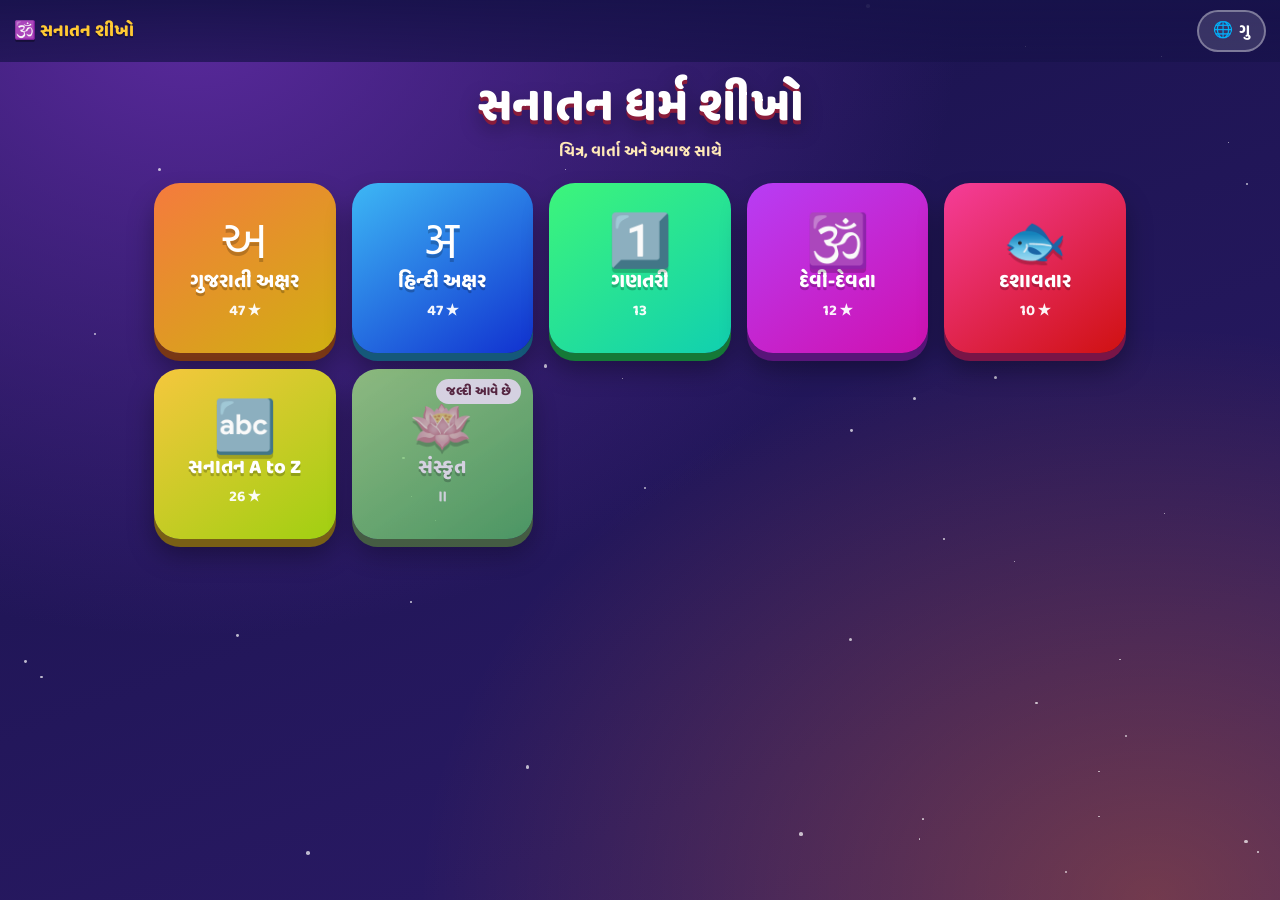
==== commit f9d12291: "Home hub, section viewer (akshar, numbers, deities, avatars), Image Studio Co-Authored-By: Claude So" ====
--- a/index.html
+++ b/index.html
@@ -7,473 +7,46 @@
 <meta name="mobile-web-app-capable" content="yes">
 <meta name="apple-mobile-web-app-capable" content="yes">
 <meta name="apple-mobile-web-app-status-bar-style" content="black-translucent">
-<meta name="apple-mobile-web-app-title" content="A to Z">
+<meta name="apple-mobile-web-app-title" content="સનાતન શીખો">
 <link rel="manifest" href="manifest.webmanifest">
 <link rel="apple-touch-icon" href="icons/apple-touch-icon.png">
 <link rel="icon" type="image/png" href="icons/icon-192.png">
-<title>સનાતન ધર્મની A to Z</title>
+<title>સનાતન ધર્મ શીખો</title>
 <link rel="preconnect" href="https://fonts.googleapis.com">
 <link rel="preconnect" href="https://fonts.gstatic.com" crossorigin>
 <link href="https://fonts.googleapis.com/css2?family=Baloo+Bhai+2:wght@500;600;700;800&family=Hind+Vadodara:wght@400;500;600&family=Hind:wght@400;500;600&family=Baloo+2:wght@600;700;800&display=swap" rel="stylesheet">
-<style>
-:root{
-  --night:#17124a; --night2:#2d1b69; --cream:#fff8e6; --ink:#3a1f12; --maroon:#8a1c3a;
-  --sun:#ffc933; --sun-d:#e89a0c; --orange:#ff7a1a; --teal:#12b5a6; --pink:#ff5d9e; --sky:#3aa7ff;
-  --gu:"Baloo Bhai 2","Baloo 2","Noto Sans Gujarati","Noto Sans Devanagari",sans-serif; --body:"Hind Vadodara","Hind","Noto Sans Gujarati","Noto Sans Devanagari",sans-serif;
-  --h:35;
-}
-*{box-sizing:border-box;margin:0}
-html,body{height:100%}
-body{font-family:var(--body);color:var(--ink);overflow:hidden;background:
-  radial-gradient(ellipse at 15% 0,#5b2a9e 0,transparent 50%),radial-gradient(ellipse at 90% 100%,#ff7a1a55 0,transparent 45%),linear-gradient(160deg,var(--night),var(--night2))}
-button{font:inherit;cursor:pointer;border:0;background:none;color:inherit;-webkit-tap-highlight-color:transparent}
-:focus-visible{outline:4px solid var(--sun);outline-offset:3px}
-.stars{position:fixed;inset:0;pointer-events:none;z-index:0}
-.stars i{position:absolute;width:var(--s);height:var(--s);background:#fff;border-radius:50%;opacity:.7;animation:tw var(--d) ease-in-out infinite alternate}
-@keyframes tw{from{opacity:.15;transform:scale(.7)}to{opacity:.95;transform:scale(1.25)}}
-
-/* chrome */
-.top{position:fixed;inset:0 0 auto 0;height:54px;display:flex;align-items:center;justify-content:space-between;padding:0 14px;z-index:30}
-.logo{font-family:var(--gu);font-weight:800;font-size:1.15rem;color:var(--sun);text-shadow:0 2px 0 rgba(0,0,0,.35)}
-.pill{display:inline-flex;align-items:center;gap:6px;font-family:var(--gu);font-weight:700;background:rgba(255,255,255,.14);color:#fff;border:2px solid rgba(255,255,255,.35);padding:6px 16px;border-radius:999px;min-height:42px}
-.pill:hover{background:rgba(255,255,255,.26)}
-.stage{position:fixed;inset:54px 0 66px;display:grid;place-items:center;z-index:2}
-.pg{position:absolute;inset:0;display:grid;place-items:center;padding:0 10px;opacity:0;pointer-events:none;transform:translateX(7%) scale(.97);transition:opacity .4s,transform .55s cubic-bezier(.2,.9,.25,1)}
-.pg.before{transform:translateX(-7%) scale(.97)}
-.pg.on{opacity:1;pointer-events:auto;transform:none}
-.nav{position:fixed;inset:auto 0 0;height:66px;display:flex;align-items:center;justify-content:center;gap:14px;z-index:30}
-.arrow{width:54px;height:54px;border-radius:50%;background:linear-gradient(#ffe27a,var(--sun-d));color:#5a2a00;font-size:1.7rem;font-weight:800;box-shadow:0 5px 0 #a56200,0 10px 18px rgba(0,0,0,.35);transition:transform .12s}
-.arrow:active{transform:translateY(3px);box-shadow:0 2px 0 #a56200}
-.arrow:disabled{opacity:.3;box-shadow:none}
-.crumb{font-family:var(--gu);font-weight:700;color:#fff;min-width:130px;text-align:center;font-size:1.05rem}
-.crumb b{color:var(--sun)}
-
-/* the open book: a fixed 16:10 artboard, everything scales with its width */
-.book{container-type:inline-size;width:min(100%,calc((100dvh - 128px)*1.6),1500px);aspect-ratio:16/10;display:grid;grid-template-columns:1fr 1fr;border-radius:2.2cqw;
-  background:linear-gradient(#ffb43c,#ff7a1a);padding:1cqw;box-shadow:0 2.2cqw 4cqw rgba(0,0,0,.5),inset 0 0 0 .35cqw #ffe27a;position:relative}
-.book::after{content:"";position:absolute;left:50%;top:1cqw;bottom:1cqw;width:3cqw;transform:translateX(-50%);pointer-events:none;
-  background:linear-gradient(90deg,transparent,rgba(90,40,0,.22) 45%,rgba(90,40,0,.3) 50%,rgba(90,40,0,.22) 55%,transparent)}
-.leaf{background:var(--cream);position:relative;min-height:0;overflow:hidden;display:flex;flex-direction:column;
-  background-image:radial-gradient(circle at 1px 1px,rgba(200,150,60,.18) 1px,transparent 0);background-size:1.6cqw 1.6cqw}
-.leaf.l{border-radius:1.4cqw 0 0 1.4cqw;padding:1.8cqw 1.8cqw 1.8cqw 2cqw;gap:1.5cqw}
-.leaf.r{border-radius:0 1.4cqw 1.4cqw 0;padding:2.2cqw 2.4cqw 1.8cqw 3cqw;gap:1.2cqw;overflow:auto;scrollbar-width:thin}
-
-/* left page */
-.frame{position:relative;border-radius:1.3cqw;overflow:hidden;aspect-ratio:2816/1536;flex:none;border:.55cqw solid #fff;box-shadow:0 .7cqw 0 hsl(var(--h) 75% 55%),0 1.3cqw 2cqw rgba(0,0,0,.3);background:hsl(var(--h) 40% 25%)}
-.frame img{width:100%;height:100%;object-fit:cover;display:block;animation:kb 14s ease-in-out infinite alternate;transform-origin:60% 60%}
-@keyframes kb{to{transform:scale(1.07)}}
-.badge{position:absolute;right:.9cqw;bottom:.9cqw;width:5cqw;height:5cqw;border-radius:50%;display:grid;place-items:center;font-family:var(--gu);font-weight:800;font-size:3cqw;line-height:1;color:#fff;
-  background:linear-gradient(hsl(var(--h) 90% 62%),hsl(calc(var(--h) + 30) 85% 46%));border:.4cqw solid #fff;box-shadow:0 .4cqw .8cqw rgba(0,0,0,.35);text-shadow:0 .25cqw 0 rgba(0,0,0,.25)}
-.name-row{display:flex;gap:1.8cqw;align-items:center;flex:1;min-height:0}
-.tile{flex:none;width:15cqw;height:15cqw;border-radius:2.8cqw;display:grid;place-items:center;font-family:var(--gu);font-weight:800;font-size:11cqw;line-height:1;color:#fff;
-  background:linear-gradient(145deg,hsl(var(--h) 92% 63%),hsl(calc(var(--h) + 35) 88% 45%));
-  text-shadow:0 .45cqw 0 hsl(var(--h) 70% 30%),0 .9cqw 1.4cqw rgba(0,0,0,.3);box-shadow:0 .8cqw 0 hsl(var(--h) 70% 32%),0 1.4cqw 2cqw rgba(0,0,0,.25);transform:rotate(-5deg);animation:pop .7s cubic-bezier(.3,1.6,.5,1) both}
-@keyframes pop{from{transform:scale(.2) rotate(-40deg);opacity:0}}
-.words{min-width:0}
-.forline{font-family:var(--gu);font-weight:700;font-size:clamp(15px,2.6cqw,40px);color:var(--maroon);line-height:1.1}
-.forline em{font-style:normal;color:hsl(var(--h) 85% 40%)}
-.guname{font-family:var(--gu);font-weight:800;font-size:clamp(28px,6.6cqw,100px);line-height:1.12;color:hsl(var(--h) 85% 42%);text-shadow:.25cqw .25cqw 0 #ffe27a;overflow-wrap:anywhere}
-.tag{display:inline-block;margin-top:.5cqw;font-family:var(--gu);font-weight:700;font-size:clamp(12px,1.9cqw,28px);background:var(--teal);color:#fff;padding:.2cqw 1.4cqw;border-radius:999px}
-
-/* right page */
-.rtop{display:flex;justify-content:space-between;align-items:center;font-family:var(--gu);font-weight:700;color:#a8784a;font-size:clamp(11px,1.4cqw,20px)}
-.story{font-size:clamp(15px,2.15cqw,34px);line-height:1.75;font-weight:500;text-wrap:pretty}
-.lesson{position:relative;font-family:var(--gu);font-weight:700;font-size:clamp(14px,1.8cqw,27px);line-height:1.4;color:#5a2a00;background:linear-gradient(135deg,#ffe27a,#ffc933);
-  border-radius:1.6cqw;padding:1.1cqw 1.6cqw 1.1cqw 5.4cqw;box-shadow:0 .5cqw 0 #d98f00}
-.lesson::before{content:"⭐";position:absolute;left:1.2cqw;top:50%;transform:translateY(-50%);font-size:3cqw;filter:drop-shadow(0 .2cqw 0 rgba(0,0,0,.2))}
-.acts{display:flex;flex-wrap:wrap;gap:1cqw;margin-top:auto;padding-top:.6cqw}
-.btn{font-family:var(--gu);font-weight:800;font-size:clamp(13px,1.7cqw,25px);padding:.8cqw 2cqw;border-radius:999px;color:#fff;min-height:44px;transition:transform .12s;box-shadow:0 .45cqw 0 rgba(0,0,0,.28)}
-.btn:active{transform:translateY(.3cqw);box-shadow:0 .1cqw 0 rgba(0,0,0,.28)}
-.btn.listen{background:var(--sky)} .btn.quiz{background:var(--pink)} .btn.star{background:var(--teal)}
-.btn.star.on{background:var(--sun-d)}
-.btn.listen.speaking{animation:pulse 1s infinite}
-@keyframes pulse{50%{box-shadow:0 0 0 1cqw rgba(58,167,255,.35),0 .45cqw 0 rgba(0,0,0,.28)}}
-
-/* cover & end */
-.cover{grid-template-columns:1fr;background:linear-gradient(160deg,#ff9a2e,#ff5d9e 55%,#7a3cff);overflow:hidden;place-items:center}
-.cover>.in{position:relative;z-index:2;text-align:center;display:flex;flex-direction:column;align-items:center;gap:1.4cqw;padding:2cqw;background:radial-gradient(ellipse,rgba(30,10,70,.62) 0,rgba(30,10,70,.45) 45%,transparent 72%)}
-.cover .polas{position:absolute;inset:0;z-index:1}
-.cover .pola{position:absolute;width:19cqw;padding:.7cqw .7cqw 2cqw;background:#fff;border-radius:.8cqw;box-shadow:0 1cqw 2cqw rgba(0,0,0,.4);transform:rotate(var(--r));animation:bob 5s ease-in-out infinite alternate;animation-delay:var(--dl)}
-.cover .pola img{width:100%;aspect-ratio:1.4;object-fit:cover;border-radius:.4cqw;display:block}
-@keyframes bob{to{transform:rotate(var(--r)) translateY(-1.2cqw)}}
-.ttl1{font-family:var(--gu);font-weight:800;font-size:clamp(20px,4.2cqw,64px);color:#fff;text-shadow:0 .4cqw 0 #8a1c3a,0 .9cqw 1.5cqw rgba(0,0,0,.35);line-height:1.1}
-.az{display:flex;gap:.9cqw}
-.az span{width:9cqw;height:9cqw;display:grid;place-items:center;border-radius:2cqw;font-family:var(--gu);font-weight:800;font-size:6.6cqw;color:#fff;line-height:1;
-  box-shadow:0 .7cqw 0 rgba(0,0,0,.28);text-shadow:0 .3cqw 0 rgba(0,0,0,.22);animation:pop .7s cubic-bezier(.3,1.6,.5,1) both}
-.az span:nth-child(1){background:#ff5d9e;animation-delay:.1s}.az span:nth-child(2){background:#ffb400;animation-delay:.25s}
-.az span:nth-child(3){background:#12b5a6;animation-delay:.4s}.az span:nth-child(4){background:#3aa7ff;animation-delay:.55s}
-.az span.dots{background:#7a3cff;font-size:5cqw;animation-delay:.7s}
-.ttl2{font-family:var(--gu);font-weight:700;font-size:clamp(14px,2.2cqw,34px);color:#fff}
-.ded{font-family:var(--gu);font-weight:700;font-size:clamp(13px,1.9cqw,30px);color:#fff;background:rgba(255,255,255,.18);border:.25cqw dashed #fff;border-radius:999px;padding:.6cqw 2.4cqw}
-.cta{font-family:var(--gu);font-weight:800;font-size:clamp(16px,2.6cqw,40px);color:#5a2a00;background:linear-gradient(#ffe27a,var(--sun-d));padding:1cqw 4cqw;border-radius:999px;min-height:48px;box-shadow:0 .7cqw 0 #a56200,0 1.4cqw 2cqw rgba(0,0,0,.35);animation:wob 2s ease-in-out infinite}
-@keyframes wob{50%{transform:scale(1.06)}}
-.endstars{font-size:clamp(20px,4cqw,60px);letter-spacing:.2em}
-
-/* index + quiz overlays */
-.over{position:fixed;inset:0;z-index:60;display:none;place-items:center;padding:16px;background:rgba(15,8,50,.85);backdrop-filter:blur(5px)}
-.over.open{display:grid}
-.xbtn{position:absolute;top:14px;right:16px}
-.grid{display:grid;grid-template-columns:repeat(auto-fill,minmax(118px,1fr));gap:12px;width:min(980px,100%);max-height:86vh;overflow:auto;padding:6px}
-.cell{position:relative;background:#fff;border-radius:18px;overflow:hidden;text-align:center;padding-bottom:6px;border:4px solid hsl(var(--h) 85% 60%);transition:transform .15s}
-.cell:hover{transform:translateY(-4px) rotate(-1.5deg)}
-.cell img{width:100%;aspect-ratio:1.5;object-fit:cover;display:block}
-.cell b{font-family:var(--gu);font-size:1.5rem;color:hsl(var(--h) 85% 42%);line-height:1.1;display:block;margin-top:2px}
-.cell span{font-family:var(--gu);font-weight:700;font-size:.95rem}
-.cell .got{position:absolute;top:4px;right:6px;font-size:1.3rem}
-.qbox{background:var(--cream);border-radius:28px;padding:clamp(18px,4vw,36px);width:min(560px,100%);text-align:center;box-shadow:0 0 0 8px var(--sun),0 20px 50px rgba(0,0,0,.5);animation:pop .5s cubic-bezier(.3,1.6,.5,1)}
-.qbox h3{font-family:var(--gu);font-size:clamp(1.3rem,4vw,1.9rem);color:var(--maroon);margin-bottom:14px;line-height:1.3}
-.opt{display:block;width:100%;margin:10px 0;padding:14px;border-radius:18px;font-family:var(--gu);font-weight:800;font-size:clamp(1.1rem,3.4vw,1.4rem);color:#fff;box-shadow:0 5px 0 rgba(0,0,0,.25);min-height:54px}
-.opt:nth-of-type(1){background:var(--sky)}.opt:nth-of-type(2){background:var(--orange)}.opt:nth-of-type(3){background:var(--teal)}
-.opt.right{background:#22b85a!important;animation:wob .5s 2}
-.opt.wrong{background:#9a9a9a!important;animation:shake .4s}
-@keyframes shake{25%{transform:translateX(-8px)}75%{transform:translateX(8px)}}
-.msg{font-family:var(--gu);font-weight:800;font-size:1.3rem;min-height:1.8em;color:var(--maroon);margin-top:6px}
-.confetti{position:fixed;top:-20px;font-size:26px;z-index:90;pointer-events:none;animation:fall linear forwards}
-@keyframes fall{to{transform:translateY(110vh) rotate(540deg);opacity:.8}}
-
-/* app chrome extras */
-.strip{display:none}
-.dock-listen{display:none}
-.xbtn-lb{position:absolute;top:12px;right:14px;z-index:2}
-#lb{padding:0;place-items:center}
-#lb .pan{width:100%;height:100%;overflow:auto;display:grid;place-items:center;padding:56px 0 24px}
-#lb img{height:min(72dvh,100vw*.55);width:auto;max-width:none;border-radius:12px;box-shadow:0 10px 40px rgba(0,0,0,.6)}
-.frame{cursor:zoom-in}
-.zoomhint{position:absolute;left:.9cqw;bottom:.9cqw;background:rgba(0,0,0,.5);color:#fff;font-family:var(--gu);font-weight:700;font-size:clamp(11px,1.4cqw,18px);padding:.2cqw 1cqw;border-radius:999px;pointer-events:none}
-.install{display:none}.install.show{display:inline-flex}
-
-/* story scenes: the picture changes as the story is told */
-.frame img.fade{opacity:0}
-.frame img{transition:opacity .35s}
-.scn{position:relative;margin:0 0 .9cqw;padding:.5cqw 1cqw .5cqw 1.4cqw;border-radius:1.2cqw;border-left:.5cqw solid transparent;cursor:pointer;transition:background .3s,border-color .3s}
-.scn.on{background:rgba(255,201,51,.28);border-left-color:var(--sun-d)}
-.scn.dim{opacity:.85}
-.scn small{display:block;font-family:var(--gu);font-weight:700;font-size:.62em;color:#a8784a}
-.pts{display:flex;flex-wrap:wrap;gap:.8cqw}
-.pts span{font-family:var(--gu);font-weight:700;font-size:clamp(12px,1.55cqw,22px);background:#fff;border:.25cqw solid hsl(var(--h) 85% 60%);color:hsl(var(--h) 85% 32%);border-radius:999px;padding:.3cqw 1.4cqw}
-.wds{font-size:clamp(12px,1.5cqw,21px);color:#7a4a22;line-height:1.5}
-.wds b{font-family:var(--gu);color:var(--maroon)}
-.dots-nav{display:flex;gap:6px;justify-content:center}
-.dots-nav i{width:10px;height:10px;border-radius:50%;background:rgba(0,0,0,.18)}
-.dots-nav i.on{background:var(--orange)}
-
-/* PHONES: a real app screen. Full-width card, thumb-reach dock, A-Z strip */
-@media (max-width:820px){
-  html,body{overscroll-behavior:none}
-  .top{height:calc(50px + env(safe-area-inset-top));padding:env(safe-area-inset-top) 12px 0}
-  .logo{font-size:1rem}.pill{padding:4px 12px;min-height:40px;font-size:.9rem}
-  .top .lbl{display:none}
-  .strip{display:flex;position:fixed;left:0;right:0;top:calc(50px + env(safe-area-inset-top));height:46px;z-index:25;gap:8px;align-items:center;overflow-x:auto;padding:0 12px;scrollbar-width:none;scroll-snap-type:x proximity;-webkit-overflow-scrolling:touch}
-  .strip::-webkit-scrollbar{display:none}
-  .strip button{flex:none;scroll-snap-align:center;min-width:38px;height:38px;border-radius:12px;font-family:var(--gu);font-weight:800;font-size:1.1rem;color:#fff;background:rgba(255,255,255,.14);border:2px solid rgba(255,255,255,.22);position:relative}
-  .strip button.on{background:hsl(var(--h) 90% 55%);border-color:#fff;transform:scale(1.12);box-shadow:0 3px 10px rgba(0,0,0,.4)}
-  .strip button.got::after{content:"⭐";position:absolute;top:-7px;right:-6px;font-size:.7rem}
-  .stage{inset:calc(96px + env(safe-area-inset-top)) 0 calc(76px + env(safe-area-inset-bottom));place-items:stretch}
-  .pg{display:block;overflow-y:auto;overscroll-behavior:contain;padding:6px 0 18px;-webkit-overflow-scrolling:touch;touch-action:pan-y;scrollbar-width:none}
-  .pg::-webkit-scrollbar{display:none}
-  .book{width:calc(100% - 20px);margin:0 auto;aspect-ratio:auto;display:block;padding:0;border-radius:26px;overflow:clip;background:var(--cream);box-shadow:0 12px 30px rgba(0,0,0,.45)}
-  .book::after{display:none}
-  .leaf{background:none;overflow:visible}
-  .leaf.l{display:contents}
-  .book.has-scenes .frame{position:sticky;top:0;z-index:4}
-  .scn{margin-bottom:10px;padding:8px 12px 8px 14px;border-radius:14px;border-left-width:5px}
-  .pts span{font-size:.9rem;padding:4px 12px}.wds{font-size:.95rem}
-  .leaf.r{padding:6px 20px 22px;border-radius:0;display:flex;overflow:visible}
-  .frame{border:0;border-radius:0;box-shadow:none;aspect-ratio:2816/1536}
-  .badge{width:36px;height:36px;font-size:1.2rem;right:8px;bottom:8px;border-width:3px}.zoomhint{left:10px;bottom:10px;font-size:.78rem;padding:2px 10px}
-  .name-row{display:flex;align-items:flex-start;gap:14px;padding:0 18px;margin-top:-34px;position:relative;z-index:2}
-  .tile{width:80px;height:80px;font-size:3.3rem;border-radius:22px;border:4px solid #fff;transform:rotate(-6deg)}
-  .words{padding-top:40px}
-  .book.has-scenes .name-row{margin-top:10px}.book.has-scenes .words{padding-top:0}
-  .logo{white-space:nowrap}.logo .nm{display:none}
-  .forline{font-size:1.02rem}.guname{font-size:2.35rem;line-height:1.1}.tag{font-size:.88rem;padding:2px 14px;margin-top:4px}
-  .rtop{font-size:.8rem;margin-top:8px}
-  .story{font-size:1.22rem;line-height:1.85}
-  .lesson{font-size:1.08rem;padding:12px 14px 12px 56px;border-radius:18px}
-  .lesson::before{font-size:2rem;left:13px}
-  .acts{gap:10px;margin-top:6px}
-  .acts .listen{display:none}
-  .acts .btn{flex:1 1 40%;font-size:1.02rem;padding:10px 12px;min-height:52px;text-align:center}
-  .nav{height:calc(76px + env(safe-area-inset-bottom));padding:0 14px env(safe-area-inset-bottom);gap:12px;background:linear-gradient(transparent,rgba(15,8,50,.85) 40%)}
-  .arrow{width:58px;height:58px;flex:none}
-  .crumb{display:none}
-  .dock-listen{display:inline-flex;align-items:center;justify-content:center;flex:1;max-width:260px;height:58px;font-size:1.2rem;border-radius:999px;box-shadow:0 5px 0 rgba(0,0,0,.3)}
-  .dock-listen:disabled{opacity:.35}
-  .book.cover{display:grid;background:linear-gradient(160deg,#ff9a2e,#ff5d9e 55%,#7a3cff)}
-  .cover{min-height:calc(100dvh - 190px - env(safe-area-inset-top) - env(safe-area-inset-bottom));padding:0;border-radius:26px}
-  .cover .pola{width:34cqw}
-  .az span{width:15cqw;height:15cqw;font-size:10.5cqw;border-radius:3.4cqw}.az span.dots{font-size:8cqw}
-  .ttl1{font-size:2rem}.ttl2{font-size:1.02rem}.ded{font-size:.95rem;padding:6px 18px}.cta{font-size:1.25rem;padding:14px 32px;min-height:54px}
-  .grid{grid-template-columns:repeat(3,1fr);gap:10px}
-  .qbox{box-shadow:0 0 0 6px var(--sun),0 20px 50px rgba(0,0,0,.5)}
-}
-/* phone held sideways: picture left, story right, both scroll */
-@media (max-height:520px) and (min-width:560px){
-  .top{height:40px}.logo{font-size:.95rem}.pill{min-height:34px;padding:2px 12px;font-size:.85rem}
-  .stage{inset:40px 0 0}
-  .pg{padding:0 56px}
-  .book{width:100%;aspect-ratio:auto;height:calc(100dvh - 52px);padding:.8cqw}
-  .leaf{overflow:auto}
-  .story{font-size:clamp(14px,1.8cqw,22px);line-height:1.7}
-  .nav{inset:40px 0 0;height:auto;pointer-events:none;justify-content:space-between;padding:0 6px;background:none}
-  .nav .crumb{display:none}
-  .nav .arrow{pointer-events:auto;width:46px;height:46px;font-size:1.3rem;opacity:.9}
-}
-@media (prefers-reduced-motion:reduce){*{animation:none!important;transition:none!important}}
-
-/* print: one landscape sheet per letter, no buttons */
-@page{size:297mm 210mm;margin:0}
-@media print{
-  body{background:none;overflow:visible;height:auto}
-  .top,.nav,.over,.stars,.acts,.badge{display:none!important}
-  .stage{position:static;display:block}
-  .pg{position:relative;opacity:1!important;transform:none!important;display:block;padding:0;height:210mm;break-after:page;page-break-after:always;overflow:hidden}
-  .book{width:297mm!important;height:210mm;aspect-ratio:auto;border-radius:0;box-shadow:none;grid-template-columns:1fr 1fr!important;padding:4mm}
-  .book.cover{grid-template-columns:1fr!important}
-  .leaf.r{overflow:hidden}
-  .frame img,.cover *{animation:none!important}
-  *{-webkit-print-color-adjust:exact;print-color-adjust:exact}
-}
-</style>
+<link rel="stylesheet" href="app.css">
 </head>
 <body>
 <div class="stars" id="stars" aria-hidden="true"></div>
-<header class="top">
-  <span class="logo">🪔 <span class="nm">સનાતન ધર્મની </span>A to Z</span>
-  <span style="display:flex;gap:8px"><button class="pill" id="lang" aria-label="ભાષા / भाषा / Language">🌐 <span id="langlbl">ગુ</span></button><button class="pill install" id="install">📲 <span class="lbl" id="installlbl">એપ ઉમેરો</span></button><button class="pill" id="auto" aria-pressed="false" title="પાનું બદલાય ત્યારે આપમેળે વાંચે">🔈 <span class="lbl">આપમેળે: બંધ</span></button><button class="pill" id="idx" aria-label="બધા અક્ષરો જુઓ">🔤 A–Z</button></span>
-</header>
-<div class="strip" id="strip" role="tablist" aria-label="અક્ષર પસંદ કરો"></div>
-<main class="stage" id="stage"></main>
-<nav class="nav" aria-label="પાના બદલો">
-  <button class="arrow" id="prev" aria-label="પાછળ">‹</button>
-  <div class="crumb" id="crumb"></div>
-  <button class="btn listen dock-listen" id="dlisten" aria-label="વાર્તા સાંભળો" disabled>🔊 સાંભળો</button>
-  <button class="arrow" id="next" aria-label="આગળ">›</button>
-</nav>
-
-<div class="over" id="drawer"><button class="pill xbtn" data-close>✕ બંધ</button><div class="grid" id="grid"></div></div>
-<div class="over" id="lb" role="dialog" aria-modal="true" aria-label="મોટું ચિત્ર"><button class="pill xbtn-lb" data-close>✕ બંધ</button><div class="pan"><img id="lbimg" alt=""></div></div>
-<div class="over" id="quizov" role="dialog" aria-modal="true"><button class="pill xbtn" data-close>✕ બંધ</button><div class="qbox" id="qbox"></div></div>
-
-<script src="content.js"></script>
+<div class="bar"><span class="logo" id="logo">🕉️</span>
+  <span style="display:flex;gap:8px"><button class="pill" id="install" style="display:none"></button><button class="pill" id="lang" aria-label="ભાષા / भाषा / Language">🌐 <span id="langlbl">ગુ</span></button></span></div>
+<main class="wrap">
+  <h1 class="hero" id="hero"></h1><p class="sub" id="sub"></p>
+  <div class="tiles" id="tiles"></div>
+</main>
 <script src="data.bundle.js"></script>
+<script src="data.sections.js"></script>
+<script src="app.js"></script>
 <script>
-const B=window.BOOK,Q=window.QUIZ,N=B.length+2;
-// language: Gujarati is the first language; anything not yet written in hi/en falls back to Gujarati
-const D=window.DATA||{ui:{},chars:{},slots:{abcd:{}},stories:{}};
-let lang='gu';try{lang=localStorage.getItem('abcd-lang')||'gu'}catch(e){}
-if(!['gu','hi','en'].includes(lang))lang='gu';
-const t=(k,v)=>{const e=D.ui[k]||{};let s=e[lang]||e.gu||k;for(const x in v||{})s=s.replace('{'+x+'}',v[x]);return s};
-const tr=o=>o&&(o[lang]||o.gu);
-const nameOf=c=>tr((D.chars[D.slots.abcd[c.L]]||{}).names)||c.gu;
-const storyOf=c=>D.stories['abcd-'+c.L];
-const escH=s=>String(s).replace(/[&<>"]/g,m=>({'&':'&amp;','<':'&lt;','>':'&gt;','"':'&quot;'}[m]));
-const $=s=>document.querySelector(s);
-const stage=$('#stage'),pages=[];
-let cur=0, stars={};
-try{stars=JSON.parse(localStorage.getItem('abcd-stars')||'{}')}catch(e){}
-const saveStars=()=>{try{localStorage.setItem('abcd-stars',JSON.stringify(stars))}catch(e){}};
-const starCount=()=>Object.keys(stars).length;
-
-// twinkling night sky
-$('#stars').innerHTML=[...Array(60)].map(()=>`<i style="left:${Math.random()*100}%;top:${Math.random()*100}%;--s:${1+Math.random()*3}px;--d:${1.5+Math.random()*3}s"></i>`).join('');
-
-const KEY=/(શીખવે છે|પ્રેરણા આપે છે|સંદેશ આપે છે|અનુભવ કરાવે છે|મદદ કરે છે)/;
-const lessonOf=t=>{const parts=t.match(/[^।.]+[।.]?\s*/g)||[];for(let i=parts.length-1;i>=0;i--)if(KEY.test(parts[i]))return parts[i].trim();return''};
-const forWord=c=>c.L==='X'?'X (ક્ષ)':c.L;
-
-function build(){
-  // cover with floating picture cards
-  const pick=[['H',-8,'8%','5%'],['K',6,'72%','4%'],['G',5,'9%','62%'],['R',-6,'70%','62%'],['A',-4,'1%','33%'],['M',5,'78%','33%']];
-  const cv=document.createElement('section');cv.className='pg';
-  cv.innerHTML=`<div class="book cover"><div class="polas">${pick.map(([k,r,x,y],i)=>`<div class="pola" style="--r:${r}deg;left:${x};top:${y};--dl:${i*.6}s"><img src="art/t/${k}.webp" alt=""></div>`).join('')}</div>
-    <div class="in"><div class="ttl1">${t('cover.t1')}</div>
-    <div class="az"><span>A</span><span>B</span><span>C</span><span>D</span><span class="dots">…Z</span></div>
-    <div class="ttl2">${t('cover.t2')}</div>
-    <div class="ded">${t('cover.ded')}</div>
-    <button class="cta" data-go="1">${t('cover.start')}</button></div></div>`;
-  pages.push(cv);
-
-  B.forEach((c,i)=>{
-    const st=storyOf(c), nm=nameOf(c), tag=(st&&tr(st.tag))||c.tag;
-    let storyHTML,lessonHTML,extra='';
-    if(st){ // a story told in scenes: every scene has its own picture, voice and highlight
-      storyHTML=`<div class="story">${st.scenes.map((sc,k)=>`<p class="scn" data-k="${k}" tabindex="0" role="button" aria-label="${t('scene',{i:k+1,n:st.scenes.length})}">${escH(tr(sc.text))}</p>`).join('')}</div>`;
-      lessonHTML=`<div class="lesson">${escH(tr(st.lesson))}</div>`;
-      if(st.points?.length)extra+=`<div class="pts" aria-label="${t('remember')}">${st.points.map(p=>`<span>⭐ ${escH(tr(p))}</span>`).join('')}</div>`;
-      if(st.words?.length)extra+=`<div class="wds"><b>${t('words')}:</b> ${st.words.map(w=>escH(tr(w))).join(' · ')}</div>`;
-    }else{
-      const les=lessonOf(c.text), body=les?c.text.replace(les,'').trim():c.text;
-      storyHTML=`<p class="story">${body}</p>`;lessonHTML=les?`<div class="lesson">${les}</div>`:'';
-    }
-    const s=document.createElement('section');s.className='pg';s.style.setProperty('--h',c.hue);s.setAttribute('aria-label',`${c.L} for ${c.en}`);
-    s.innerHTML=`<div class="book${st?' has-scenes':''}">
-      <div class="leaf l">
-        <div class="frame"><img alt="${c.en} (${nm})" data-src="art/m/${c.L}.webp" data-srcset="art/m/${c.L}.webp 900w, art/${c.L}.webp 1800w" sizes="(max-width:820px) 100vw, 46vw" data-L="${c.L}" decoding="async"><div class="badge">${c.L}</div><span class="zoomhint">${t('zoom')}</span></div>
-        <div class="name-row"><div class="tile">${c.L}</div>
-          <div class="words"><div class="forline">${forWord(c)} for <em>${c.en.toUpperCase()}</em></div><div class="guname">${nm}</div><span class="tag">${tag}</span></div></div>
-      </div>
-      <div class="leaf r">
-        <div class="rtop"><span>${t('page',{i:i+1})}</span><span class="got">${stars[c.L]?t('got'):''}</span></div>
-        ${storyHTML}${lessonHTML}${extra}
-        <div class="acts">
-          <button class="btn listen" data-say="${i}" aria-label="${t('listen')}">${t('listen')}</button>
-          <button class="btn quiz" data-quiz="${i}">${t('quiz')}</button>
-          <button class="btn star ${stars[c.L]?'on':''}" data-star="${i}">${stars[c.L]?t('know.on'):t('know.off')}</button>
-        </div>
-      </div></div>`;
-    pages.push(s);
-  });
-
-  const end=document.createElement('section');end.className='pg';end.id='endpg';
-  pages.push(end);
-  pages.forEach(p=>stage.appendChild(p));
-  renderEnd();
-  $('#grid').innerHTML=B.map((c,i)=>`<button class="cell" style="--h:${c.hue}" data-go="${i+1}"><img loading="lazy" alt="" src="art/t/${c.L}.webp">${stars[c.L]?'<i class="got">⭐</i>':''}<b>${c.L}</b><span>${nameOf(c)}</span></button>`).join('');
+const TILES=[
+ ['akshar-gu','learn.html?s=akshar-gu','અ','#','',20],
+ ['akshar-hi','learn.html?s=akshar-hi','अ','#','',200],
+ ['numbers','learn.html?s=numbers','1️⃣','','',140],
+ ['deities','learn.html?s=deities','🕉️','','',280],
+ ['avatars','learn.html?s=avatars','🐟','','',330],
+ ['abcd','book.html','🔤','','',45],
+];
+const count=k=>k==='abcd'?26:(SEC[k]?SEC[k].items.length:0);
+function draw(){
+  $('#hero').textContent=t('title');$('#sub').textContent=t('sub');$('#logo').textContent='🕉️ '+t('home');
+  $('#install').textContent=t('install');
+  $('#tiles').innerHTML=TILES.map(([k,href,em,,,h])=>`<a class="tile" style="--h:${h}" href="${href}"><span class="em">${em}</span><b>${esc(t(k))}</b><small>${count(k)} ${k==='numbers'?'':'★'}</small></a>`).join('')
+   +`<div class="tile soon" style="--h:100"><span class="chip">${esc(t('soon'))}</span><span class="em">🪷</span><b>${esc(t('sanskrit'))}</b><small>॥</small></div>`;
 }
-function renderEnd(){
-  const n=starCount();
-  $('#endpg').innerHTML=`<div class="book cover"><div class="in"><div class="ttl1" style="font-size:clamp(24px,6cqw,90px)">${t('end.t')}</div>
-    <div class="ttl2">${t('end.s')}</div>
-    <div class="endstars">${'⭐'.repeat(Math.min(n,26))||'✨'}</div>
-    <div class="ded">${t('end.n',{n})}</div>
-    <button class="cta" data-go="0">${t('end.again')}</button></div></div>`;
-}
-
-// scenes: show scene k of letter i (highlight the paragraph, swap the picture). A missing scene picture falls back to the letter's main picture.
-const sceneImg=(L,k,big)=>`art/scenes/${L}/${k+1}.webp`;
-const sceneState={};
-function setScene(i,k,quiet){
-  const c=B[i],st=storyOf(c),p=pages[i+1];if(!st||!p)return;
-  k=Math.max(0,Math.min(st.scenes.length-1,k));sceneState[c.L]=k;
-  p.querySelectorAll('.scn').forEach((e,j)=>e.classList.toggle('on',j===k&&!quiet));
-  const im=p.querySelector('.frame img'),want=sceneImg(c.L,k),fb=`art/m/${c.L}.webp`;
-  if(quiet&&im.dataset.src)return; // not loaded yet: hydrate() will pick the first scene
-  if(im.dataset.cur===want)return;
-  const probe=new Image();
-  probe.onload=probe.onerror=()=>{const ok=probe.naturalWidth>0,src=ok?want:fb;
-    if(!ok&&!im.dataset.cur){im.dataset.cur=fb;im.dataset.big=`art/${c.L}.webp`;return} // no scene picture yet: keep the main picture as it is
-    if(im.dataset.cur===src)return;im.classList.add('fade');
-    setTimeout(()=>{im.removeAttribute('srcset');im.src=src;im.dataset.cur=src;im.dataset.big=ok?want:`art/${c.L}.webp`;im.classList.remove('fade')},ok||im.dataset.cur?220:0)};
-  probe.src=want;
-}
-const sceneImgPre=i=>{const c=B[i],st=storyOf(c);if(st)st.scenes.forEach((_,k)=>{const x=new Image();x.src=sceneImg(c.L,k)})};
-
-function hydrate(i){const im=pages[i]&&pages[i].querySelector('img[data-src]');if(im){im.srcset=im.dataset.srcset;im.src=im.dataset.src;im.removeAttribute('data-src');im.removeAttribute('data-srcset');
-  if(i>0&&i<N-1&&storyOf(B[i-1])){sceneImgPre(i-1);setScene(i-1,sceneState[B[i-1].L]||0)}}}
-let userTurn=false;
-function go(n){
-  cur=Math.max(0,Math.min(N-1,n));
-  pages.forEach((p,i)=>{p.classList.toggle('on',i===cur);p.classList.toggle('before',i<cur);p.toggleAttribute('inert',i!==cur)});
-  [cur-1,cur,cur+1,cur+2].forEach(hydrate);
-  $('#crumb').innerHTML=cur===0?t('crumb.start'):cur===N-1?t('crumb.end'):`<b>${B[cur-1].L}</b> · ${cur} / 26`;
-  $('#prev').disabled=cur===0;$('#next').disabled=cur===N-1;
-  if(cur===N-1)renderEnd();
-  stopSay();
-  $('#dlisten').disabled=cur===0||cur===N-1;
-  document.querySelectorAll('#strip button').forEach((b,k)=>{b.classList.toggle('on',k===cur-1);if(k===cur-1)b.scrollIntoView({inline:'center',block:'nearest',behavior:'smooth'})});
-  if(autoplay&&cur>0&&cur<N-1&&userTurn)say(cur-1);
-  try{history.replaceState(null,'','#'+cur)}catch(e){}
-}
-
-// narration: one recorded Gujarati voice file per letter (audio/A.mp3 …), falls back to the device voice
-const audio=new Audio();audio.preload='none';
-let playing=null, autoplay=false, runId=0, advTimer=null;
-try{autoplay=localStorage.getItem('abcd-auto')==='1'}catch(e){}
-function stopSay(){runId++;clearTimeout(advTimer);audio.pause();if('speechSynthesis'in window)speechSynthesis.cancel();document.querySelectorAll('.btn.listen').forEach(b=>{b.classList.remove('speaking');b.textContent=t('listen')});playing=null}
-const VOICE={gu:'gu-IN',hi:'hi-IN',en:'en-IN'};
-// speak one piece: recorded file first, then the device voice, then just wait a reading-time so the pictures still move on
-function speakOne(file,text,run,next){
-  const go=()=>{if(run===runId)next()};
-  audio.onended=go;
-  audio.onerror=()=>{
-    if(run!==runId)return;
-    const v='speechSynthesis'in window&&speechSynthesis.getVoices().find(v=>v.lang.toLowerCase().startsWith(lang));
-    if(v){const u=new SpeechSynthesisUtterance(text);u.voice=v;u.lang=VOICE[lang];u.rate=.85;u.onend=u.onerror=go;speechSynthesis.speak(u)}
-    else advTimer=setTimeout(go,Math.min(14000,1800+text.length*60))};
-  audio.src=file;audio.play().catch(e=>{if(run!==runId)return;if(e&&e.name==='NotAllowedError'){stopSay();return}if(audio.error)return;go()});
-}
-function say(i,from){
-  const btn=pages[i+1].querySelector('.btn.listen'),c=B[i],st=storyOf(c);
-  if(playing===i&&from===undefined){stopSay();return}
-  stopSay();playing=i;const run=runId;
-  [btn,$('#dlisten')].forEach(b=>{b.classList.add('speaking');b.textContent=t('pause')});
-  const done=()=>{if(playing===i&&run===runId)stopSay()};
-  if(!st){speakOne(`audio/${c.L}.mp3`,c.gu+'. '+c.text,run,done);return}
-  const sc=st.scenes,lessonText=tr(st.lesson);
-  const step=k=>{ // every scene in turn, then the lesson
-    if(run!==runId)return;
-    if(k>=sc.length){setScene(i,sc.length-1);speakOne(`audio/${lang}/${c.L}-lesson.mp3`,lessonText,run,done);return}
-    setScene(i,k);
-    const el=pages[i+1].querySelector(`.scn[data-k="${k}"]`);el&&el.scrollIntoView({block:'center',behavior:'smooth'});
-    speakOne(`audio/${lang}/${c.L}-${k+1}.mp3`,tr(sc[k].text),run,()=>step(k+1))};
-  step(from||0);
-}
-function syncAuto(){const b=$('#auto');b.innerHTML=(autoplay?'🔊 ':'🔈 ')+'<span class="lbl">'+(autoplay?t('auto.on'):t('auto.off'))+'</span>';b.setAttribute('aria-pressed',autoplay)}
-$('#auto').onclick=()=>{autoplay=!autoplay;try{localStorage.setItem('abcd-auto',autoplay?'1':'0')}catch(e){}syncAuto();if(autoplay&&cur>0&&cur<N-1)say(cur-1);else stopSay()};
-syncAuto();
-
-// stars, confetti, quiz
-function confetti(){const e=['⭐','🎉','🌸','✨','🪔','💛','🦚'];for(let i=0;i<34;i++){const s=document.createElement('span');s.className='confetti';s.textContent=e[i%e.length];
-  s.style.left=Math.random()*100+'vw';s.style.animationDuration=(1.8+Math.random()*1.8)+'s';s.style.animationDelay=Math.random()*.4+'s';document.body.appendChild(s);setTimeout(()=>s.remove(),4500)}}
-function setStar(i,on){
-  const c=B[i];if(on)stars[c.L]=1;else delete stars[c.L];saveStars();
-  const p=pages[i+1];p.querySelector('.got').textContent=on?t('got'):'';
-  const b=p.querySelector('.btn.star');b.classList.toggle('on',on);b.textContent=on?t('know.on'):t('know.off');
-  document.querySelector(`#strip button[data-go="${i+1}"]`).classList.toggle('got',on);
-  const cell=document.querySelector(`.cell[data-go="${i+1}"]`);cell.querySelector('.got')?.remove();if(on)cell.insertAdjacentHTML('afterbegin','<i class="got">⭐</i>');
-  if(on)confetti();
-}
-const shuffle=a=>{a=a.slice();for(let i=a.length-1;i>0;i--){const j=Math.floor(Math.random()*(i+1));[a[i],a[j]]=[a[j],a[i]]}return a};
-function quiz(i){
-  const c=B[i],st=storyOf(c);let q,opts;
-  if(st&&st.quiz?.length){const x=st.quiz[Math.floor(Math.random()*st.quiz.length)];q=tr(x.q);opts=x.a[lang]||x.a.gu}else[q,opts]=Q[c.L];
-  const order=shuffle(opts.map((o,k)=>[o,k===0]));
-  $('#qbox').innerHTML=`<h3>${c.L} · ${escH(q)}</h3>${order.map(([o,ok])=>`<button class="opt" data-ok="${ok}">${escH(o)}</button>`).join('')}<div class="msg" id="qmsg"></div>`;
-  $('#qbox').dataset.i=i;$('#quizov').classList.add('open');
-}
-document.addEventListener('click',e=>{
-  const sc=e.target.closest('.scn');
-  if(sc){ // tap a paragraph: show that scene's picture (and carry on speaking from there if the story is being read)
-    const i=cur-1,k=+sc.dataset.k;if(playing===i)say(i,k);else setScene(i,k);return}
-  const btn=e.target.closest('button');if(!btn)return;
-  if(btn.dataset.go!==undefined){go(+btn.dataset.go);$('#drawer').classList.remove('open');return}
-  if(btn.dataset.say!==undefined)return say(+btn.dataset.say);
-  if(btn.dataset.star!==undefined){const i=+btn.dataset.star;return setStar(i,!stars[B[i].L])}
-  if(btn.dataset.quiz!==undefined)return quiz(+btn.dataset.quiz);
-  if(btn.hasAttribute('data-close')){btn.closest('.over').classList.remove('open');return}
-  if(btn.classList.contains('opt')&&!btn.disabled){
-    const ok=btn.dataset.ok==='true',m=$('#qmsg');
-    if(ok){document.querySelectorAll('.opt').forEach(o=>o.disabled=true);btn.classList.add('right');m.textContent=t('right');const i=+$('#qbox').dataset.i;if(!stars[B[i].L])setStar(i,true);else confetti();
-      setTimeout(()=>$('#quizov').classList.remove('open'),1700)}
-    else{btn.classList.add('wrong');btn.disabled=true;m.textContent=t('wrong')}
-  }
-});
-$('#prev').onclick=()=>go(cur-1);$('#next').onclick=()=>go(cur+1);
-$('#idx').onclick=()=>$('#drawer').classList.add('open');
-document.querySelectorAll('.over').forEach(o=>o.addEventListener('click',e=>{if(e.target===o)o.classList.remove('open')}));
-addEventListener('keydown',e=>{if(e.key==='ArrowRight')go(cur+1);if(e.key==='ArrowLeft')go(cur-1);if(e.key==='Escape')document.querySelectorAll('.over').forEach(o=>o.classList.remove('open'))});
-let sx=null;stage.addEventListener('touchstart',e=>sx=[e.touches[0].clientX,e.touches[0].clientY],{passive:true});
-stage.addEventListener('touchend',e=>{if(!sx)return;const dx=e.changedTouches[0].clientX-sx[0],dy=e.changedTouches[0].clientY-sx[1];if(Math.abs(dx)>80&&Math.abs(dx)>Math.abs(dy)*1.6)go(cur+(dx<0?1:-1));sx=null});
-addEventListener('beforeprint',()=>pages.forEach((_,i)=>hydrate(i)));
-$('#strip').innerHTML=B.map((c,i)=>`<button style="--h:${c.hue}" class="${stars[c.L]?'got':''}" data-go="${i+1}" aria-label="${c.L} ${c.gu}">${c.L}</button>`).join('');
-$('#dlisten').onclick=()=>{if(cur>0&&cur<N-1)say(cur-1)};
-// tap the picture to see it big (on a phone you can scroll sideways across it)
-stage.addEventListener('click',e=>{const f=e.target.closest('.frame');if(!f)return;const im=f.querySelector('img');$('#lbimg').src=im.dataset.big||('art/'+im.dataset.L+'.webp');$('#lbimg').alt=im.alt;$('#lb').classList.add('open')});
-// language button: gu -> hi -> en; everything is drawn again in the new language
-const LB={gu:'ગુ',hi:'हि',en:'EN'};
-function applyLang(){
-  document.documentElement.lang=lang;$('#langlbl').textContent=LB[lang];document.querySelector('.logo .nm').textContent=t('cover.t1')+' ';$('#installlbl').textContent=t('install');syncAuto();
-  document.querySelectorAll('.over .xbtn,.over .xbtn-lb').forEach(b=>b.textContent=t('close'));
-}
-$('#lang').onclick=()=>{const keep=cur;stopSay();lang=lang==='gu'?'hi':lang==='hi'?'en':'gu';try{localStorage.setItem('abcd-lang',lang)}catch(e){}
-  stage.innerHTML='';pages.length=0;build();applyLang();go(keep);
-  document.querySelectorAll('#strip button').forEach((b,k)=>b.setAttribute('aria-label',B[k].L+' '+nameOf(B[k])))};
-// add to home screen
-let dip=null;addEventListener('beforeinstallprompt',e=>{e.preventDefault();dip=e;$('#install').classList.add('show')});
-$('#install').onclick=async()=>{if(!dip)return;dip.prompt();await dip.userChoice;dip=null;$('#install').classList.remove('show')};
-if('serviceWorker'in navigator&&location.protocol!=='file:')addEventListener('load',()=>navigator.serviceWorker.register('sw.js').catch(()=>{}));
-build();applyLang();go(Math.min(N-1,+location.hash.slice(1)||0));userTurn=true;
+$('#lang').onclick=()=>{cycleLang();draw()};
+$('#install').onclick=async()=>{if(!dip)return;dip.prompt();await dip.userChoice;dip=null;$('#install').style.display='none'};
+setLang(lang);draw();
 </script>
 </body>
 </html>
--- a/app.css
+++ b/app.css
@@ -0,0 +1,72 @@
+:root{--night:#17124a;--night2:#2d1b69;--cream:#fff8e6;--ink:#3a1f12;--maroon:#8a1c3a;--sun:#ffc933;--sun-d:#e89a0c;--orange:#ff7a1a;--teal:#12b5a6;--pink:#ff5d9e;--sky:#3aa7ff;
+  --gu:"Baloo Bhai 2","Baloo 2","Noto Sans Gujarati","Noto Sans Devanagari",sans-serif;--body:"Hind Vadodara","Hind","Noto Sans Gujarati","Noto Sans Devanagari",sans-serif}
+*{box-sizing:border-box;margin:0}
+html,body{min-height:100%}
+body{font-family:var(--body);color:var(--ink);background:radial-gradient(ellipse at 15% 0,#5b2a9e 0,transparent 50%),radial-gradient(ellipse at 90% 100%,#ff7a1a55 0,transparent 45%),linear-gradient(160deg,var(--night),var(--night2));background-attachment:fixed;
+  padding:env(safe-area-inset-top) 0 env(safe-area-inset-bottom)}
+button,a{font:inherit;cursor:pointer;border:0;background:none;color:inherit;text-decoration:none;-webkit-tap-highlight-color:transparent}
+:focus-visible{outline:4px solid var(--sun);outline-offset:3px}
+.stars{position:fixed;inset:0;pointer-events:none;z-index:0}
+.stars i{position:absolute;width:var(--s);height:var(--s);background:#fff;border-radius:50%;opacity:.7;animation:tw var(--d) ease-in-out infinite alternate}
+@keyframes tw{from{opacity:.15;transform:scale(.7)}to{opacity:.95;transform:scale(1.25)}}
+.bar{position:sticky;top:0;z-index:20;display:flex;align-items:center;justify-content:space-between;gap:8px;padding:10px 14px;background:linear-gradient(rgba(23,18,74,.95),rgba(23,18,74,.7))}
+.logo{font-family:var(--gu);font-weight:800;font-size:1.1rem;color:var(--sun);text-shadow:0 2px 0 rgba(0,0,0,.35);white-space:nowrap;overflow:hidden;text-overflow:ellipsis}
+.pill{display:inline-flex;align-items:center;gap:6px;font-family:var(--gu);font-weight:700;background:rgba(255,255,255,.14);color:#fff;border:2px solid rgba(255,255,255,.35);padding:6px 14px;border-radius:999px;min-height:42px}
+.pill:hover{background:rgba(255,255,255,.26)}
+.wrap{position:relative;z-index:2;max-width:1000px;margin:0 auto;padding:8px 14px 40px}
+h1.hero{font-family:var(--gu);font-weight:800;font-size:clamp(1.8rem,6vw,3rem);color:#fff;text-align:center;text-shadow:0 4px 0 var(--maroon),0 10px 20px rgba(0,0,0,.35);line-height:1.15;margin:10px 0 4px}
+p.sub{font-family:var(--gu);text-align:center;color:#ffe9b8;font-weight:700;margin-bottom:18px}
+.tiles{display:grid;grid-template-columns:repeat(auto-fit,minmax(min(100%,150px),1fr));gap:16px}
+.tile{position:relative;display:flex;flex-direction:column;align-items:center;justify-content:center;gap:6px;min-height:170px;padding:16px 8px;border-radius:26px;color:#fff;text-align:center;
+  background:linear-gradient(145deg,hsl(var(--h) 90% 60%),hsl(calc(var(--h) + 30) 85% 44%));box-shadow:0 8px 0 hsl(var(--h) 70% 28%),0 16px 26px rgba(0,0,0,.35);transition:transform .15s}
+.tile:active{transform:translateY(5px);box-shadow:0 3px 0 hsl(var(--h) 70% 28%)}
+.tile .em{font-size:3.2rem;line-height:1;filter:drop-shadow(0 4px 0 rgba(0,0,0,.2))}
+.tile b{font-family:var(--gu);font-weight:800;font-size:1.25rem;line-height:1.15;text-shadow:0 3px 0 rgba(0,0,0,.22)}
+.tile small{font-family:var(--gu);font-weight:700;font-size:.95rem;opacity:.95}
+.tile.soon{filter:grayscale(.5);opacity:.8}
+.chip{position:absolute;top:10px;right:12px;background:#fff;color:var(--maroon);border-radius:999px;font-family:var(--gu);font-weight:800;font-size:.8rem;padding:2px 10px}
+/* grids of cards */
+.tabs{display:flex;gap:8px;justify-content:center;margin:6px 0 14px;flex-wrap:wrap}
+.tabs button{font-family:var(--gu);font-weight:800;color:#fff;background:rgba(255,255,255,.14);border:2px solid rgba(255,255,255,.35);padding:8px 18px;border-radius:999px;min-height:44px}
+.tabs button.on{background:var(--sun);color:#5a2a00;border-color:#fff}
+.cards{display:grid;grid-template-columns:repeat(auto-fill,minmax(120px,1fr));gap:12px}
+.card{position:relative;background:#fff;border-radius:20px;overflow:hidden;text-align:center;border:4px solid hsl(var(--h) 85% 60%);transition:transform .15s;display:flex;flex-direction:column}
+.card:hover{transform:translateY(-4px) rotate(-1deg)}
+.card .pic{aspect-ratio:16/10}
+.card .big{font-family:var(--gu);font-weight:800;font-size:1.9rem;color:hsl(var(--h) 85% 42%);line-height:1.1}
+.card .nm{font-family:var(--gu);font-weight:700;font-size:.95rem;padding:0 6px 8px;color:var(--ink)}
+.pic{position:relative;background:linear-gradient(145deg,hsl(var(--h) 85% 80%),hsl(calc(var(--h) + 40) 80% 62%));display:grid;place-items:center;overflow:hidden}
+.pic .ph{font-family:var(--gu);font-weight:800;font-size:clamp(2rem,9vw,4.5rem);color:#fff;text-shadow:0 4px 0 rgba(0,0,0,.2);line-height:1;text-align:center;padding:4px}
+.pic img{position:absolute;inset:0;width:100%;height:100%;object-fit:cover;transition:opacity .35s}
+.pic img.fade{opacity:0}
+/* detail sheet */
+.sheet{position:fixed;inset:0;z-index:50;display:none;overflow-y:auto;background:linear-gradient(160deg,var(--night),var(--night2));overscroll-behavior:contain}
+.sheet.open{display:block}
+.sheet .in{max-width:900px;margin:0 auto;padding:0 0 110px}
+.sheet .pic{aspect-ratio:2816/1536;width:100%;position:sticky;top:0;z-index:3;border-radius:0 0 26px 26px;box-shadow:0 10px 24px rgba(0,0,0,.4)}
+.sheet .body{background:var(--cream);margin:14px 12px 0;border-radius:26px;padding:16px 18px 20px;box-shadow:0 12px 30px rgba(0,0,0,.4)}
+.head{display:flex;gap:14px;align-items:center;margin-bottom:8px}
+.glyph{flex:none;min-width:84px;height:84px;padding:0 10px;border-radius:22px;display:grid;place-items:center;font-family:var(--gu);font-weight:800;font-size:3rem;line-height:1;color:#fff;
+  background:linear-gradient(145deg,hsl(var(--h) 92% 63%),hsl(calc(var(--h) + 35) 88% 45%));text-shadow:0 3px 0 hsl(var(--h) 70% 30%);box-shadow:0 6px 0 hsl(var(--h) 70% 32%);transform:rotate(-4deg)}
+.ttl{font-family:var(--gu);font-weight:800;font-size:clamp(1.6rem,6vw,2.4rem);line-height:1.1;color:hsl(var(--h) 85% 40%)}
+.stl{font-family:var(--gu);font-weight:700;color:var(--maroon)}
+.txt{font-size:1.2rem;line-height:1.85;font-weight:500}
+.scn{margin:0 0 8px;padding:8px 12px 8px 14px;border-radius:14px;border-left:5px solid transparent;cursor:pointer;transition:background .3s,border-color .3s}
+.scn.on{background:rgba(255,201,51,.3);border-left-color:var(--sun-d)}
+.facts{display:flex;flex-wrap:wrap;gap:8px;margin:10px 0}
+.facts span{font-family:var(--gu);font-weight:700;background:#fff;border:2px solid hsl(var(--h) 85% 60%);color:hsl(var(--h) 85% 30%);border-radius:999px;padding:4px 14px;font-size:.95rem}
+.mantra{background:linear-gradient(135deg,#ffe27a,#ffc933);border-radius:20px;padding:12px 16px;margin:10px 0;box-shadow:0 5px 0 #d98f00;font-family:var(--gu);font-weight:700;color:#5a2a00}
+.mantra .sa{font-size:1.7rem;font-weight:800;line-height:1.3}
+.lesson{position:relative;font-family:var(--gu);font-weight:700;font-size:1.1rem;line-height:1.4;color:#5a2a00;background:linear-gradient(135deg,#ffe27a,#ffc933);border-radius:20px;padding:12px 14px 12px 56px;margin:10px 0;box-shadow:0 5px 0 #d98f00}
+.lesson::before{content:"⭐";position:absolute;left:13px;top:50%;transform:translateY(-50%);font-size:2rem}
+.dock{position:fixed;left:0;right:0;bottom:0;z-index:60;display:none;align-items:center;justify-content:center;gap:12px;padding:10px 14px calc(10px + env(safe-area-inset-bottom));background:linear-gradient(transparent,rgba(15,8,50,.9) 40%)}
+.sheet.open~.dock{display:flex}
+.arrow{width:56px;height:56px;border-radius:50%;background:linear-gradient(#ffe27a,var(--sun-d));color:#5a2a00;font-size:1.7rem;font-weight:800;box-shadow:0 5px 0 #a56200,0 10px 18px rgba(0,0,0,.35)}
+.arrow:disabled{opacity:.3}
+.btn{font-family:var(--gu);font-weight:800;color:#fff;border-radius:999px;padding:12px 26px;min-height:56px;font-size:1.15rem;background:var(--sky);box-shadow:0 5px 0 rgba(0,0,0,.28)}
+.btn.speaking{animation:pulse 1s infinite}
+@keyframes pulse{50%{box-shadow:0 0 0 8px rgba(58,167,255,.35),0 5px 0 rgba(0,0,0,.28)}}
+.x{position:fixed;top:calc(10px + env(safe-area-inset-top));right:12px;z-index:70;display:none}
+.sheet.open~.x{display:inline-flex}
+@media (min-width:821px){.sheet .pic{position:relative;border-radius:0 0 26px 26px;max-height:56vh}.card .big{font-size:2.3rem}}
+@media (prefers-reduced-motion:reduce){*{animation:none!important;transition:none!important}}
